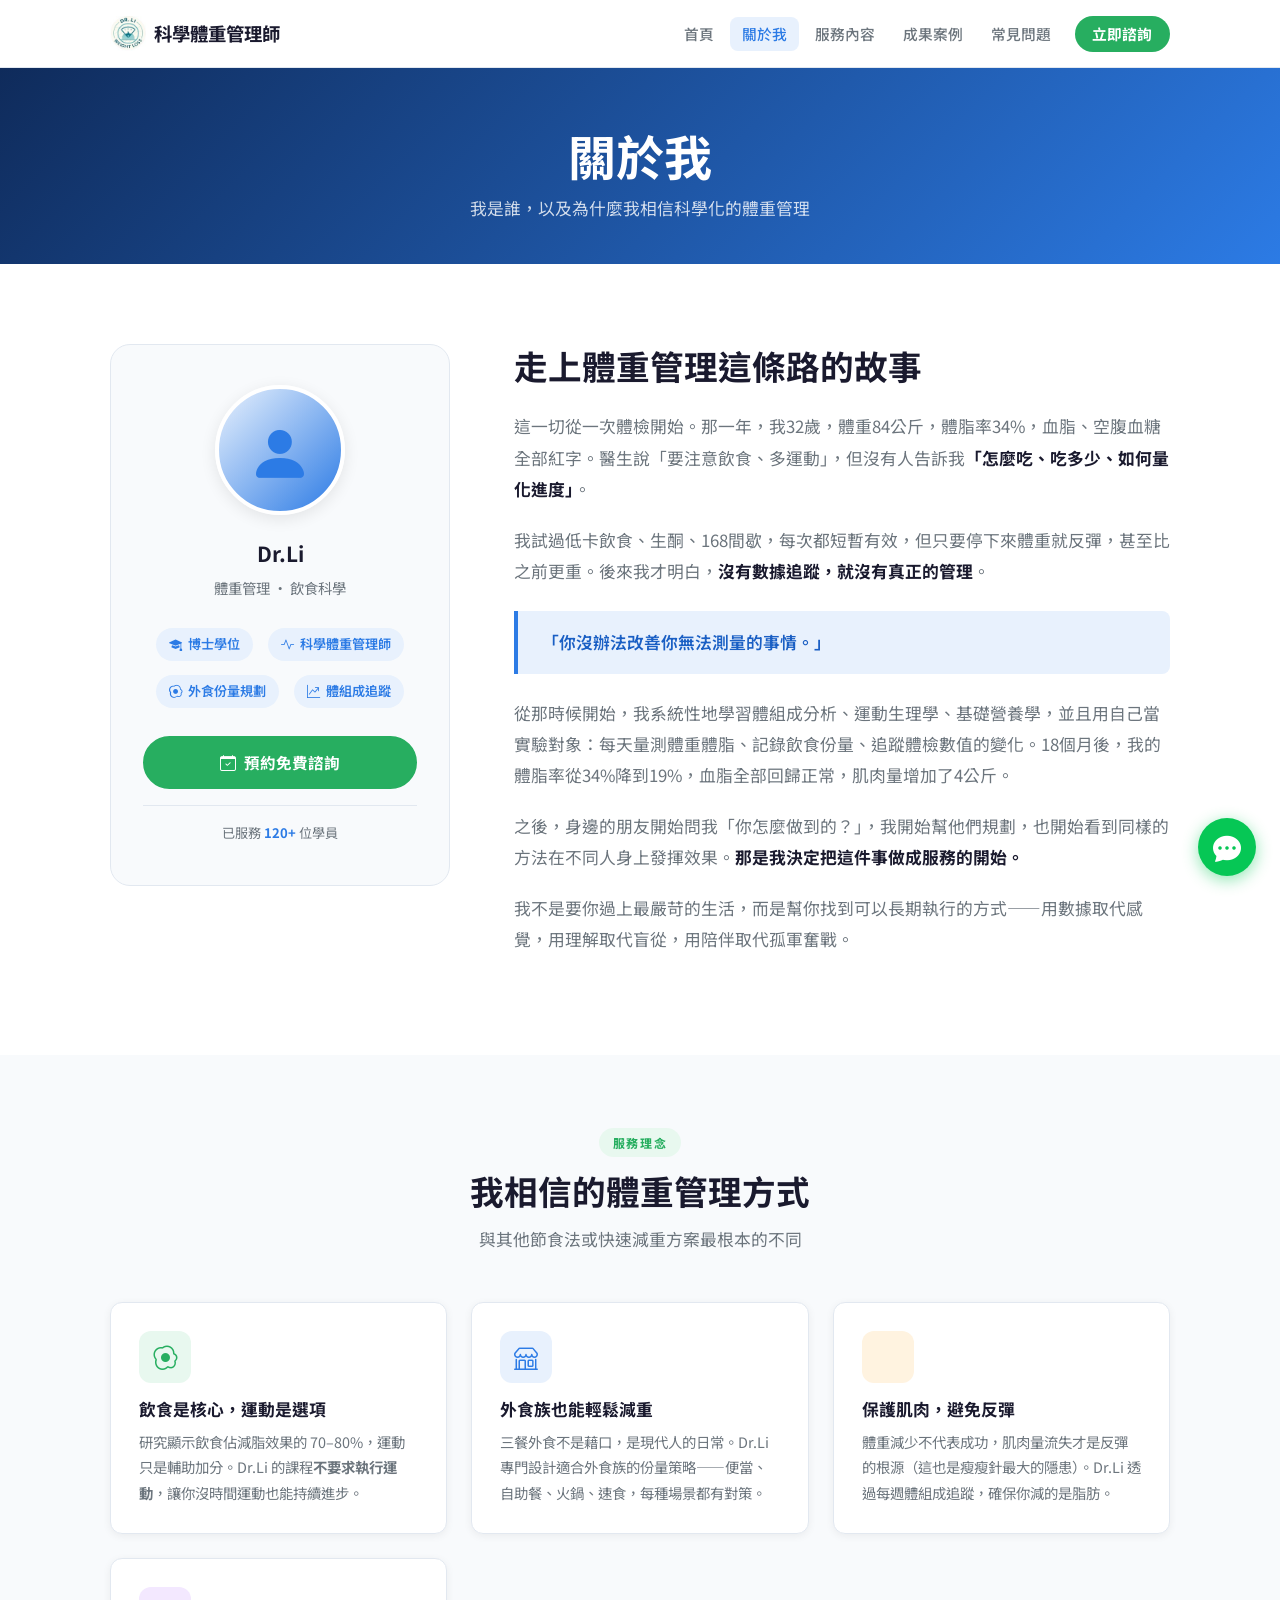
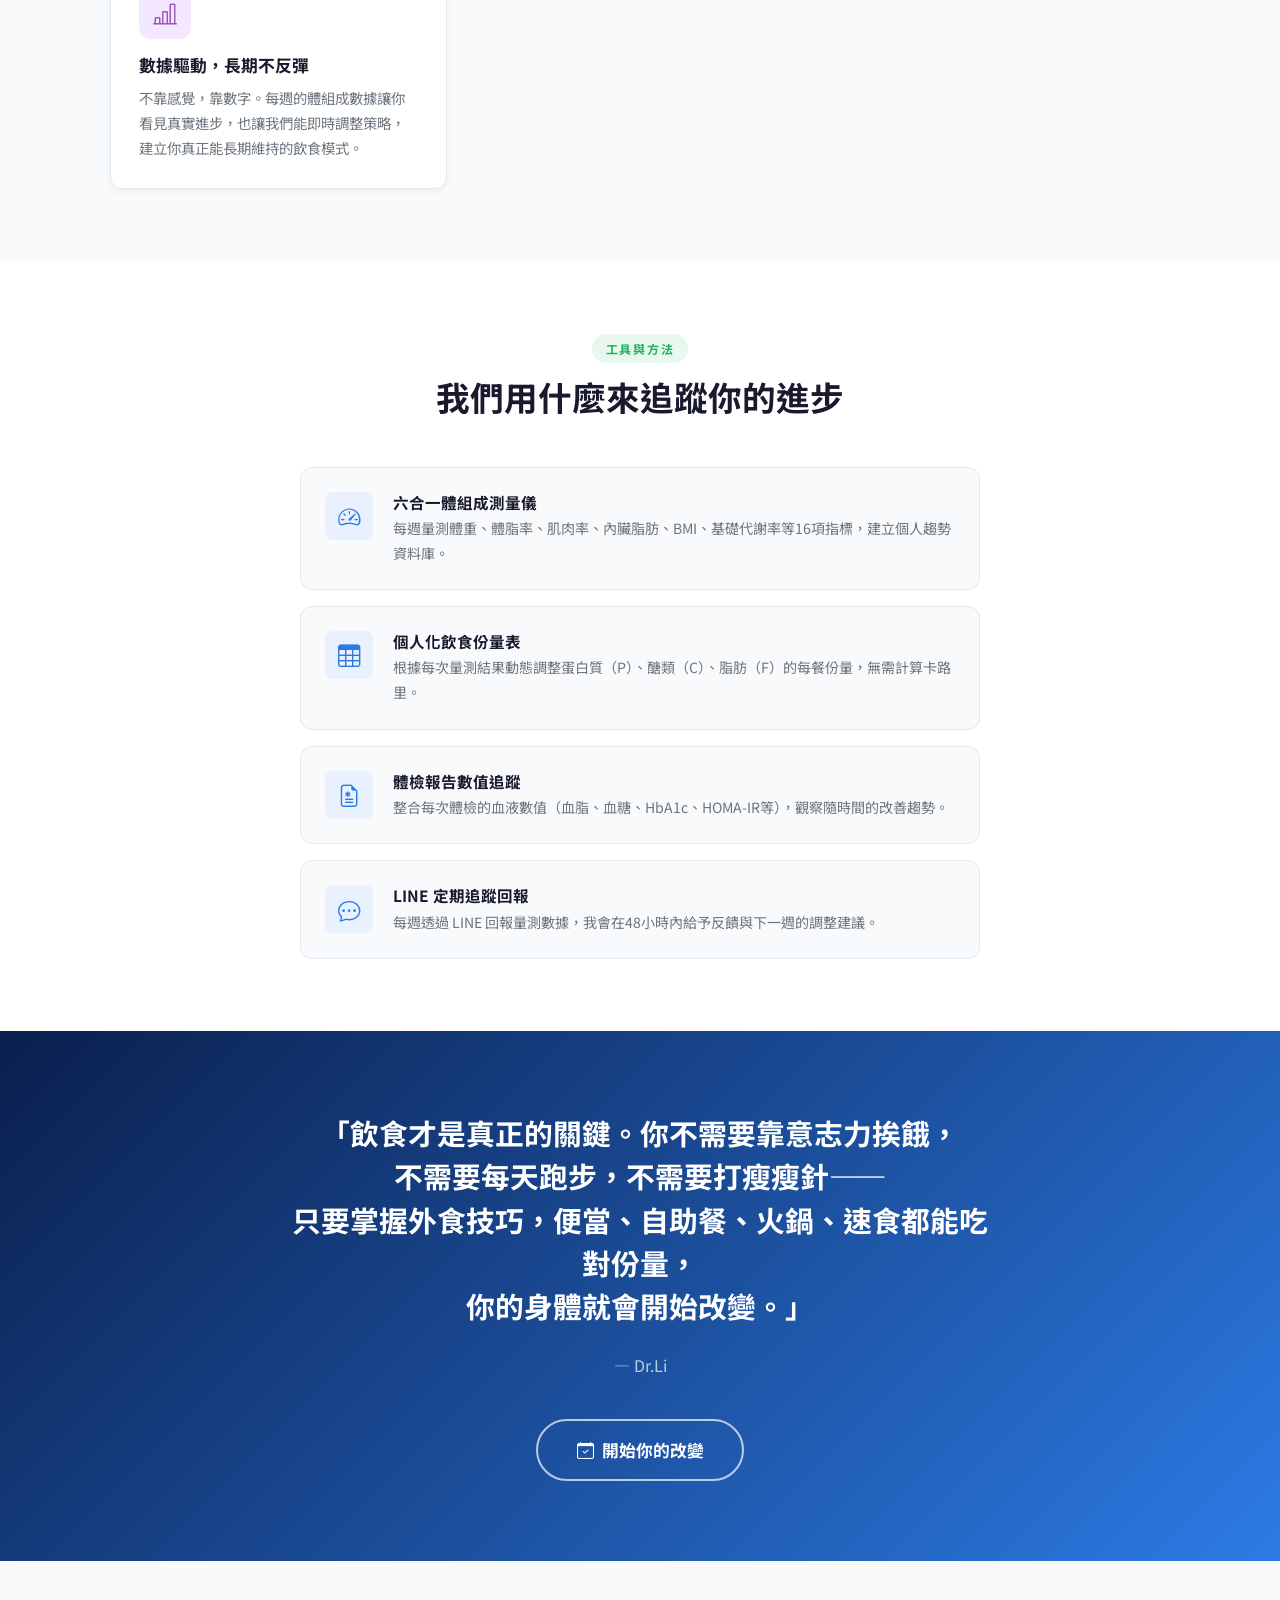
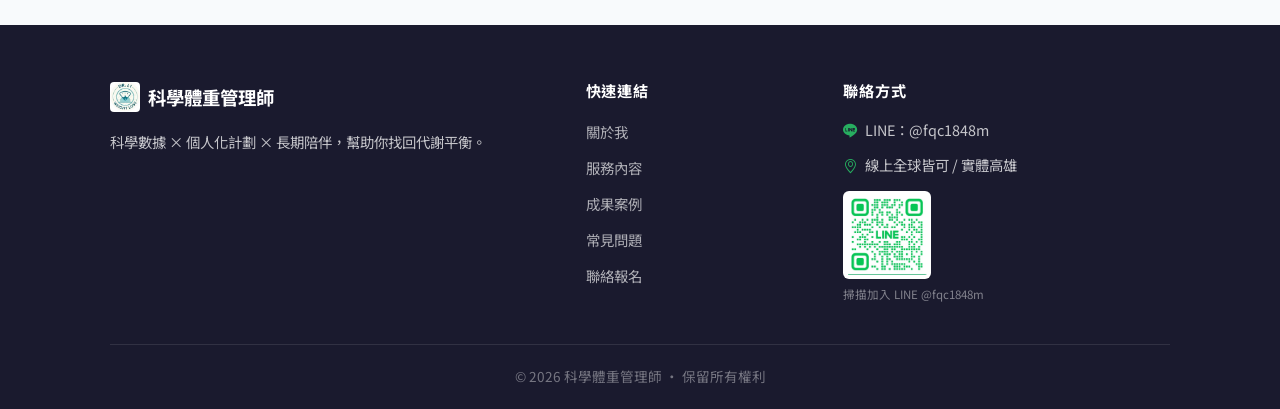
==== about.html @ 2dba0056 "初次發佈：科學體重管理師網站" ====
<!DOCTYPE html>
<html lang="zh-TW">
<head>
  <meta charset="UTF-8">
  <meta name="viewport" content="width=device-width, initial-scale=1.0">
  <meta name="description" content="了解Dr.Li的專業背景、服務理念與方法，建立你對科學化體重管理的信心。">
  <title>關於我 | 科學體重管理師</title>
  <link rel="preconnect" href="https://fonts.googleapis.com">
  <link href="https://fonts.googleapis.com/css2?family=Noto+Sans+TC:wght@400;500;700&family=Inter:wght@400;600;700&display=swap" rel="stylesheet">
  <link rel="stylesheet" href="https://cdn.jsdelivr.net/npm/bootstrap-icons@1.11.0/font/bootstrap-icons.css">
  <link rel="stylesheet" href="css/main.css">
  <link rel="stylesheet" href="css/components.css">
  <style>
    /* ─── 個人介紹區 ─── */
    .intro-section {
      background: #fff;
      padding: 5rem 0;
    }
    .intro-grid {
      display: grid;
      grid-template-columns: 340px 1fr;
      gap: 4rem;
      align-items: start;
    }
    .profile-card {
      background: var(--bg);
      border: 1px solid var(--border);
      border-radius: var(--radius-lg);
      padding: 2.5rem 2rem;
      text-align: center;
      position: sticky;
      top: calc(var(--navbar-h) + 1.5rem);
    }
    .profile-avatar {
      width: 130px; height: 130px;
      background: linear-gradient(135deg, var(--primary-light), var(--primary));
      border-radius: 50%;
      display: flex;
      align-items: center;
      justify-content: center;
      font-size: 4rem;
      color: var(--primary);
      margin: 0 auto 1.25rem;
      border: 4px solid #fff;
      box-shadow: var(--shadow-md);
    }
    .profile-name { font-size: 1.3rem; font-weight: 700; margin-bottom: 0.25rem; }
    .profile-title { color: var(--text-secondary); font-size: 0.9rem; margin-bottom: 1.5rem; }
    .profile-tags { display: flex; flex-wrap: wrap; justify-content: center; gap: 0.4rem; margin-bottom: 1.5rem; }

    .about-story { font-size: 1.05rem; line-height: 1.85; color: var(--text-secondary); }
    .about-story p { margin-bottom: 1.25rem; }
    .about-story .emphasis {
      color: var(--text-primary);
      font-weight: 700;
      font-style: normal;
    }
    .about-story blockquote {
      border-left: 4px solid var(--primary);
      padding: 1rem 1.5rem;
      margin: 1.5rem 0;
      background: var(--primary-light);
      border-radius: 0 var(--radius-sm) var(--radius-sm) 0;
      color: var(--primary-dark);
      font-weight: 600;
      font-style: normal;
    }

    @media (max-width: 820px) {
      .intro-grid { grid-template-columns: 1fr; }
      .profile-card { position: static; }
    }

    /* ─── 理念與方法 ─── */
    .philosophy-section { background: var(--bg); }
    .philosophy-grid {
      display: grid;
      grid-template-columns: repeat(auto-fit, minmax(260px, 1fr));
      gap: 1.5rem;
    }
    .philosophy-card {
      background: var(--bg-card);
      border: 1px solid var(--border);
      border-radius: var(--radius);
      padding: 1.75rem;
      box-shadow: var(--shadow);
    }
    .philosophy-icon {
      width: 52px; height: 52px;
      border-radius: var(--radius);
      display: flex; align-items: center; justify-content: center;
      font-size: 1.5rem;
      margin-bottom: 1rem;
    }
    .philosophy-card h3 { font-size: 1.05rem; margin-bottom: 0.5rem; }
    .philosophy-card p  { font-size: 0.9rem; color: var(--text-secondary); }

    /* ─── 使用工具 ─── */
    .tools-section { background: #fff; }
    .tool-item {
      display: flex;
      gap: 1.25rem;
      align-items: flex-start;
      padding: 1.5rem;
      background: var(--bg);
      border-radius: var(--radius);
      border: 1px solid var(--border);
      margin-bottom: 1rem;
    }
    .tool-item:last-child { margin-bottom: 0; }
    .tool-icon {
      width: 48px; height: 48px;
      background: var(--primary-light);
      border-radius: var(--radius-sm);
      display: flex; align-items: center; justify-content: center;
      font-size: 1.4rem;
      color: var(--primary);
      flex-shrink: 0;
    }
    .tool-item h4 { font-size: 0.97rem; margin-bottom: 0.25rem; }
    .tool-item p  { font-size: 0.88rem; color: var(--text-secondary); margin: 0; }

    /* ─── 信念語 ─── */
    .belief-section {
      background: linear-gradient(135deg, #0a1f4d, var(--primary));
      color: #fff;
      padding: 5rem 0;
      text-align: center;
    }
    .belief-section blockquote {
      font-size: clamp(1.2rem, 3vw, 1.8rem);
      font-weight: 700;
      color: #fff;
      max-width: 700px;
      margin: 0 auto 1.5rem;
      line-height: 1.5;
    }
    .belief-section p { color: rgba(255,255,255,0.7); }
  </style>
</head>
<body>

<nav class="navbar" id="navbar">
  <div class="container">
    <a href="index.html" class="navbar-brand"><img src="logo.jpg" alt="科學體重管理師" class="navbar-logo"><span>科學體重管理師</span></a>
    <button class="hamburger" id="hamburger" aria-label="開啟選單"><span></span><span></span><span></span></button>
    <ul class="nav-links" id="navLinks">
      <li><a href="index.html">首頁</a></li>
      <li><a href="about.html">關於我</a></li>
      <li><a href="services.html">服務內容</a></li>
      <li><a href="results.html">成果案例</a></li>
      <li><a href="faq.html">常見問題</a></li>
      <li><a href="contact.html" class="nav-cta">立即諮詢</a></li>
    </ul>
  </div>
</nav>

<div class="page-banner">
  <div class="container">
    <h1>關於我</h1>
    <p>我是誰，以及為什麼我相信科學化的體重管理</p>
  </div>
</div>

<!-- ===== 個人介紹 ===== -->
<section class="intro-section">
  <div class="container">
    <div class="intro-grid">
      <!-- 個人資訊卡片 -->
      <div class="profile-card" data-reveal>
        <div class="profile-avatar"><i class="bi bi-person-fill"></i></div>
        <div class="profile-name">Dr.Li</div>
        <div class="profile-title">體重管理 · 飲食科學</div>
        <div class="profile-tags">
          <span class="badge-tag"><i class="bi bi-mortarboard-fill"></i> 博士學位</span>
          <span class="badge-tag"><i class="bi bi-activity"></i> 科學體重管理師</span>
          <span class="badge-tag"><i class="bi bi-egg-fried"></i> 外食份量規劃</span>
          <span class="badge-tag"><i class="bi bi-graph-up-arrow"></i> 體組成追蹤</span>
        </div>
        <a href="contact.html" class="btn btn-accent" style="width:100%">
          <i class="bi bi-calendar-check"></i> 預約免費諮詢
        </a>
        <div style="margin-top:1rem;padding-top:1rem;border-top:1px solid var(--border);">
          <p style="font-size:0.82rem;color:var(--text-secondary);margin:0;">已服務 <strong style="color:var(--primary)">120+</strong> 位學員</p>
        </div>
      </div>

      <!-- 故事內容 -->
      <div class="about-story" data-reveal>
        <h2 style="margin-bottom:1.5rem;">走上體重管理這條路的故事</h2>

        <p>這一切從一次體檢開始。那一年，我32歲，體重84公斤，體脂率34%，血脂、空腹血糖全部紅字。醫生說「要注意飲食、多運動」，但沒有人告訴我<span class="emphasis">「怎麼吃、吃多少、如何量化進度」</span>。</p>

        <p>我試過低卡飲食、生酮、168間歇，每次都短暫有效，但只要停下來體重就反彈，甚至比之前更重。後來我才明白，<span class="emphasis">沒有數據追蹤，就沒有真正的管理</span>。</p>

        <blockquote>「你沒辦法改善你無法測量的事情。」</blockquote>

        <p>從那時候開始，我系統性地學習體組成分析、運動生理學、基礎營養學，並且用自己當實驗對象：每天量測體重體脂、記錄飲食份量、追蹤體檢數值的變化。18個月後，我的體脂率從34%降到19%，血脂全部回歸正常，肌肉量增加了4公斤。</p>

        <p>之後，身邊的朋友開始問我「你怎麼做到的？」，我開始幫他們規劃，也開始看到同樣的方法在不同人身上發揮效果。<span class="emphasis">那是我決定把這件事做成服務的開始。</span></p>

        <p>我不是要你過上最嚴苛的生活，而是幫你找到可以長期執行的方式——用數據取代感覺，用理解取代盲從，用陪伴取代孤軍奮戰。</p>
      </div>
    </div>
  </div>
</section>

<!-- ===== 服務理念 ===== -->
<section class="philosophy-section">
  <div class="container">
    <div class="section-header" data-reveal>
      <span class="label">服務理念</span>
      <h2>我相信的體重管理方式</h2>
      <p>與其他節食法或快速減重方案最根本的不同</p>
    </div>
    <div class="philosophy-grid">
      <div class="philosophy-card" data-reveal>
        <div class="philosophy-icon" style="background:var(--accent-light);color:var(--accent)">
          <i class="bi bi-egg-fried"></i>
        </div>
        <h3>飲食是核心，運動是選項</h3>
        <p>研究顯示飲食佔減脂效果的 70–80%，運動只是輔助加分。Dr.Li 的課程<strong>不要求執行運動</strong>，讓你沒時間運動也能持續進步。</p>
      </div>
      <div class="philosophy-card" data-reveal>
        <div class="philosophy-icon" style="background:var(--primary-light);color:var(--primary)">
          <i class="bi bi-shop"></i>
        </div>
        <h3>外食族也能輕鬆減重</h3>
        <p>三餐外食不是藉口，是現代人的日常。Dr.Li 專門設計適合外食族的份量策略——便當、自助餐、火鍋、速食，每種場景都有對策。</p>
      </div>
      <div class="philosophy-card" data-reveal>
        <div class="philosophy-icon" style="background:#fff3e0;color:#e67e22">
          <i class="bi bi-shield-heart"></i>
        </div>
        <h3>保護肌肉，避免反彈</h3>
        <p>體重減少不代表成功，肌肉量流失才是反彈的根源（這也是瘦瘦針最大的隱患）。Dr.Li 透過每週體組成追蹤，確保你減的是脂肪。</p>
      </div>
      <div class="philosophy-card" data-reveal>
        <div class="philosophy-icon" style="background:#f3e8ff;color:#9b59b6">
          <i class="bi bi-bar-chart-line"></i>
        </div>
        <h3>數據驅動，長期不反彈</h3>
        <p>不靠感覺，靠數字。每週的體組成數據讓你看見真實進步，也讓我們能即時調整策略，建立你真正能長期維持的飲食模式。</p>
      </div>
    </div>
  </div>
</section>

<!-- ===== 使用工具與方法 ===== -->
<section class="tools-section">
  <div class="container">
    <div class="section-header" data-reveal>
      <span class="label">工具與方法</span>
      <h2>我們用什麼來追蹤你的進步</h2>
    </div>
    <div style="max-width:680px;margin:0 auto;">
      <div class="tool-item" data-reveal>
        <div class="tool-icon"><i class="bi bi-speedometer2"></i></div>
        <div>
          <h4>六合一體組成測量儀</h4>
          <p>每週量測體重、體脂率、肌肉率、內臟脂肪、BMI、基礎代謝率等16項指標，建立個人趨勢資料庫。</p>
        </div>
      </div>
      <div class="tool-item" data-reveal>
        <div class="tool-icon"><i class="bi bi-table"></i></div>
        <div>
          <h4>個人化飲食份量表</h4>
          <p>根據每次量測結果動態調整蛋白質（P）、醣類（C）、脂肪（F）的每餐份量，無需計算卡路里。</p>
        </div>
      </div>
      <div class="tool-item" data-reveal>
        <div class="tool-icon"><i class="bi bi-file-earmark-medical"></i></div>
        <div>
          <h4>體檢報告數值追蹤</h4>
          <p>整合每次體檢的血液數值（血脂、血糖、HbA1c、HOMA-IR等），觀察隨時間的改善趨勢。</p>
        </div>
      </div>
      <div class="tool-item" data-reveal>
        <div class="tool-icon"><i class="bi bi-chat-dots"></i></div>
        <div>
          <h4>LINE 定期追蹤回報</h4>
          <p>每週透過 LINE 回報量測數據，我會在48小時內給予反饋與下一週的調整建議。</p>
        </div>
      </div>
    </div>
  </div>
</section>

<!-- ===== 信念語 ===== -->
<section class="belief-section">
  <div class="container" data-reveal>
    <blockquote>「飲食才是真正的關鍵。你不需要靠意志力挨餓，<br>不需要每天跑步，不需要打瘦瘦針——<br>只要掌握外食技巧，便當、自助餐、火鍋、速食都能吃對份量，<br>你的身體就會開始改變。」</blockquote>
    <p>— Dr.Li</p>
    <a href="contact.html" class="btn btn-outline-white btn-lg" style="margin-top:1.5rem">
      <i class="bi bi-calendar-check"></i> 開始你的改變
    </a>
  </div>
</section>

<footer class="footer">
  <div class="container">
    <div class="footer-grid">
      <div class="footer-brand">
        <a href="index.html" class="footer-logo"><img src="logo.jpg" alt="科學體重管理師" class="footer-logo-img"> 科學體重管理師</a>
        <p>科學數據 × 個人化計劃 × 長期陪伴，幫助你找回代謝平衡。</p>
      </div>
      <div class="footer-links">
        <h4>快速連結</h4>
        <ul>
          <li><a href="about.html">關於我</a></li>
          <li><a href="services.html">服務內容</a></li>
          <li><a href="results.html">成果案例</a></li>
          <li><a href="faq.html">常見問題</a></li>
          <li><a href="contact.html">聯絡報名</a></li>
        </ul>
      </div>
      <div class="footer-contact">
        <h4>聯絡方式</h4>
        <p><i class="bi bi-line"></i> LINE：@fqc1848m</p>

        <p><i class="bi bi-geo-alt"></i> 線上全球皆可 / 實體高雄</p>
        <div style="margin-top:0.85rem;">
          <img src="qrcode.jpg" alt="掃描加入 LINE @fqc1848m" style="width:88px;height:88px;object-fit:contain;background:#fff;border-radius:6px;padding:4px;display:block;">
          <div style="font-size:0.72rem;color:rgba(255,255,255,0.45);margin-top:0.35rem;">掃描加入 LINE @fqc1848m</div>
        </div>
      </div>
    </div>
    <div class="footer-bottom">© 2026 科學體重管理師 · 保留所有權利</div>
  </div>
</footer>

<a href="contact.html" class="line-fab" title="立即諮詢"><i class="bi bi-chat-dots-fill"></i></a>
<script src="js/main.js"></script>
</body>
</html>
---- css/main.css ----
/* =====================
   CSS 變數 & 基礎重置
   ===================== */
:root {
  --primary:       #2C7BE5;
  --primary-dark:  #1a5fc4;
  --primary-light: #e8f1fd;
  --accent:        #27AE60;
  --accent-dark:   #1e8449;
  --accent-light:  #e8f8ef;
  --danger:        #E74C3C;
  --danger-light:  #fdecea;
  --bg:            #F8FAFC;
  --bg-card:       #ffffff;
  --text-primary:  #1A1A2E;
  --text-secondary:#6C757D;
  --border:        #E2E8F0;
  --shadow:        0 2px 8px rgba(0,0,0,0.06);
  --shadow-md:     0 4px 16px rgba(0,0,0,0.09);
  --shadow-lg:     0 8px 32px rgba(0,0,0,0.13);
  --radius:        12px;
  --radius-sm:     8px;
  --radius-lg:     20px;
  --transition:    all 0.3s ease;
  --navbar-h:      68px;
}

*, *::before, *::after {
  box-sizing: border-box;
  margin: 0;
  padding: 0;
}

html { scroll-behavior: smooth; font-size: 16px; }

body {
  font-family: 'Noto Sans TC', sans-serif;
  color: var(--text-primary);
  background-color: var(--bg);
  line-height: 1.75;
  padding-top: var(--navbar-h);
}

/* =====================
   排版
   ===================== */
h1, h2, h3, h4, h5, h6 {
  font-weight: 700;
  line-height: 1.3;
  color: var(--text-primary);
}
h1 { font-size: clamp(1.9rem, 5vw, 3rem); }
h2 { font-size: clamp(1.4rem, 4vw, 2.1rem); }
h3 { font-size: clamp(1.05rem, 3vw, 1.4rem); }

p { margin-bottom: 1rem; }
p:last-child { margin-bottom: 0; }

a { color: var(--primary); text-decoration: none; transition: var(--transition); }
a:hover { color: var(--primary-dark); }

img { max-width: 100%; height: auto; display: block; }

ul, ol { list-style: none; }

/* =====================
   容器 & 版面
   ===================== */
.container {
  width: 100%;
  max-width: 1100px;
  margin: 0 auto;
  padding: 0 1.25rem;
}

section { padding: 4.5rem 0; }

.section-header {
  text-align: center;
  margin-bottom: 3rem;
}
.section-header .label {
  display: inline-block;
  font-size: 0.75rem;
  font-weight: 700;
  letter-spacing: 0.14em;
  text-transform: uppercase;
  color: var(--accent);
  background: var(--accent-light);
  padding: 0.25rem 0.85rem;
  border-radius: 99px;
  margin-bottom: 0.75rem;
}
.section-header h2 { margin-bottom: 0.75rem; }
.section-header p {
  color: var(--text-secondary);
  font-size: 1.05rem;
  max-width: 580px;
  margin: 0 auto;
}

/* 網格 */
.grid-2 { display: grid; grid-template-columns: repeat(auto-fit, minmax(300px, 1fr)); gap: 1.5rem; }
.grid-3 { display: grid; grid-template-columns: repeat(auto-fit, minmax(250px, 1fr)); gap: 1.5rem; }
.grid-4 { display: grid; grid-template-columns: repeat(auto-fit, minmax(210px, 1fr)); gap: 1.5rem; }

/* 工具類 */
.text-center  { text-align: center; }
.text-muted   { color: var(--text-secondary); }
.highlight    { color: var(--accent); }
.highlight-blue{ color: var(--primary); }

.mt-1 { margin-top: 0.5rem; }
.mt-2 { margin-top: 1rem; }
.mt-3 { margin-top: 1.5rem; }
.mt-4 { margin-top: 2rem; }
.mb-1 { margin-bottom: 0.5rem; }
.mb-2 { margin-bottom: 1rem; }
.mb-3 { margin-bottom: 1.5rem; }
.mb-4 { margin-bottom: 2rem; }

/* =====================
   數字字型（Inter）
   ===================== */
.num {
  font-family: 'Inter', sans-serif;
  font-weight: 700;
}

/* =====================
   頁面頂部橫幅
   ===================== */
.page-banner {
  background: linear-gradient(135deg, #0f2b5b 0%, var(--primary) 100%);
  color: #fff;
  padding: 3.5rem 0 2.5rem;
  text-align: center;
}
.page-banner h1 { color: #fff; margin-bottom: 0.5rem; }
.page-banner p  { color: rgba(255,255,255,0.8); font-size: 1.05rem; margin: 0; }

/* =====================
   Scroll Reveal
   ===================== */
[data-reveal] {
  opacity: 0;
  transform: translateY(24px);
  transition: opacity 0.6s ease, transform 0.6s ease;
}
[data-reveal].visible {
  opacity: 1;
  transform: translateY(0);
}

/* =====================
   RWD 輔助
   ===================== */
@media (max-width: 768px) {
  section { padding: 3rem 0; }
  .section-header { margin-bottom: 2rem; }
}
---- css/components.css ----
/* =====================
   導航列 Navbar
   ===================== */
.navbar {
  position: fixed;
  top: 0; left: 0; right: 0;
  z-index: 1000;
  height: var(--navbar-h);
  background: rgba(255,255,255,0.97);
  backdrop-filter: blur(8px);
  border-bottom: 1px solid var(--border);
  transition: box-shadow 0.3s ease;
}
.navbar.scrolled { box-shadow: var(--shadow-md); }

.navbar .container {
  display: flex;
  align-items: center;
  justify-content: space-between;
  height: 100%;
}

.navbar-brand {
  display: flex;
  align-items: center;
  gap: 0.5rem;
  font-size: 1.15rem;
  font-weight: 700;
  color: var(--text-primary);
}
.navbar-brand:hover { color: var(--primary); }
.navbar-brand i {
  font-size: 1.5rem;
  color: var(--primary);
}
.navbar-logo {
  height: 36px;
  width: auto;
  object-fit: contain;
  border-radius: 6px;
}
.footer-logo-img {
  height: 30px;
  width: auto;
  object-fit: contain;
  border-radius: 4px;
}

.nav-links {
  display: flex;
  align-items: center;
  gap: 0.25rem;
}
.nav-links li a {
  color: var(--text-secondary);
  font-size: 0.92rem;
  font-weight: 500;
  padding: 0.4rem 0.75rem;
  border-radius: var(--radius-sm);
  transition: var(--transition);
}
.nav-links li a:hover,
.nav-links li a.active {
  color: var(--primary);
  background: var(--primary-light);
}
.nav-links .nav-cta {
  background: var(--accent) !important;
  color: #fff !important;
  padding: 0.45rem 1.1rem !important;
  border-radius: 99px !important;
  font-weight: 700 !important;
  margin-left: 0.5rem;
}
.nav-links .nav-cta:hover {
  background: var(--accent-dark) !important;
  color: #fff !important;
}

/* 漢堡選單 */
.hamburger {
  display: none;
  flex-direction: column;
  gap: 5px;
  background: none;
  border: none;
  cursor: pointer;
  padding: 0.4rem;
}
.hamburger span {
  display: block;
  width: 24px; height: 2.5px;
  background: var(--text-primary);
  border-radius: 2px;
  transition: var(--transition);
}
.hamburger.open span:nth-child(1) { transform: translateY(7.5px) rotate(45deg); }
.hamburger.open span:nth-child(2) { opacity: 0; }
.hamburger.open span:nth-child(3) { transform: translateY(-7.5px) rotate(-45deg); }

@media (max-width: 820px) {
  .hamburger { display: flex; }
  .nav-links {
    position: fixed;
    top: var(--navbar-h); left: 0; right: 0;
    background: #fff;
    flex-direction: column;
    align-items: stretch;
    padding: 1rem 1.25rem 1.5rem;
    gap: 0.25rem;
    border-bottom: 1px solid var(--border);
    box-shadow: var(--shadow-md);
    transform: translateY(-110%);
    transition: transform 0.3s ease;
  }
  .nav-links.open { transform: translateY(0); }
  .nav-links li a { padding: 0.65rem 1rem; border-radius: var(--radius-sm); font-size: 1rem; }
  .nav-links .nav-cta { margin-left: 0; text-align: center; }
}

/* =====================
   頁尾 Footer
   ===================== */
.footer {
  background: var(--text-primary);
  color: rgba(255,255,255,0.75);
  padding: 3.5rem 0 0;
  margin-top: 4rem;
}
.footer-grid {
  display: grid;
  grid-template-columns: 2fr 1fr 1.5fr;
  gap: 2.5rem;
  padding-bottom: 2.5rem;
}
.footer-logo {
  display: flex;
  align-items: center;
  gap: 0.5rem;
  font-size: 1.15rem;
  font-weight: 700;
  color: #fff;
  margin-bottom: 1rem;
}
.footer-logo i { color: var(--accent); }
.footer-brand p { font-size: 0.9rem; line-height: 1.7; }

.footer h4 {
  color: #fff;
  font-size: 0.95rem;
  font-weight: 700;
  margin-bottom: 1rem;
  text-transform: uppercase;
  letter-spacing: 0.06em;
}
.footer-links ul li { margin-bottom: 0.5rem; }
.footer-links ul li a {
  color: rgba(255,255,255,0.65);
  font-size: 0.9rem;
  transition: var(--transition);
}
.footer-links ul li a:hover { color: var(--accent); }

.footer-contact p {
  font-size: 0.9rem;
  display: flex;
  align-items: center;
  gap: 0.5rem;
  margin-bottom: 0.6rem;
}
.footer-contact i { color: var(--accent); }

.footer-bottom {
  border-top: 1px solid rgba(255,255,255,0.1);
  padding: 1.25rem 0;
  text-align: center;
  font-size: 0.85rem;
  color: rgba(255,255,255,0.4);
}

@media (max-width: 768px) {
  .footer-grid { grid-template-columns: 1fr; gap: 2rem; }
  .footer { margin-top: 2.5rem; }
}

/* =====================
   按鈕
   ===================== */
.btn {
  display: inline-flex;
  align-items: center;
  justify-content: center;
  gap: 0.5rem;
  padding: 0.7rem 1.8rem;
  border-radius: 99px;
  font-size: 0.97rem;
  font-weight: 700;
  border: 2px solid transparent;
  cursor: pointer;
  transition: var(--transition);
  font-family: inherit;
  text-decoration: none;
  white-space: nowrap;
}
.btn-primary {
  background: var(--primary);
  color: #fff;
  border-color: var(--primary);
}
.btn-primary:hover {
  background: var(--primary-dark);
  border-color: var(--primary-dark);
  color: #fff;
  transform: translateY(-2px);
  box-shadow: 0 6px 20px rgba(44,123,229,0.35);
}
.btn-accent {
  background: var(--accent);
  color: #fff;
  border-color: var(--accent);
}
.btn-accent:hover {
  background: var(--accent-dark);
  border-color: var(--accent-dark);
  color: #fff;
  transform: translateY(-2px);
  box-shadow: 0 6px 20px rgba(39,174,96,0.35);
}
.btn-outline {
  background: transparent;
  color: var(--primary);
  border-color: var(--primary);
}
.btn-outline:hover {
  background: var(--primary);
  color: #fff;
  transform: translateY(-2px);
}
.btn-outline-white {
  background: transparent;
  color: #fff;
  border-color: rgba(255,255,255,0.7);
}
.btn-outline-white:hover {
  background: rgba(255,255,255,0.15);
  color: #fff;
}
.btn-lg { padding: 0.9rem 2.4rem; font-size: 1.05rem; }
.btn-sm { padding: 0.45rem 1.1rem; font-size: 0.85rem; }

/* =====================
   卡片
   ===================== */
.card {
  background: var(--bg-card);
  border-radius: var(--radius);
  box-shadow: var(--shadow);
  border: 1px solid var(--border);
  transition: var(--transition);
  overflow: hidden;
}
.card:hover {
  box-shadow: var(--shadow-lg);
  transform: translateY(-4px);
}
.card-body { padding: 1.75rem; }

/* 服務卡片 */
.service-card .service-icon {
  width: 56px; height: 56px;
  background: var(--primary-light);
  border-radius: var(--radius);
  display: flex;
  align-items: center;
  justify-content: center;
  font-size: 1.6rem;
  color: var(--primary);
  margin-bottom: 1.25rem;
}
.service-card h3 { margin-bottom: 0.6rem; }
.service-card p  { color: var(--text-secondary); font-size: 0.93rem; }
.service-card .learn-more {
  display: inline-flex;
  align-items: center;
  gap: 0.35rem;
  color: var(--primary);
  font-size: 0.9rem;
  font-weight: 700;
  margin-top: 1rem;
}
.service-card .learn-more:hover { gap: 0.55rem; }

/* 統計數字卡片 */
.stat-card {
  text-align: center;
  padding: 2rem 1.5rem;
  background: var(--bg-card);
  border-radius: var(--radius);
  border: 1px solid var(--border);
}
.stat-card .stat-num {
  font-family: 'Inter', sans-serif;
  font-size: 2.6rem;
  font-weight: 700;
  color: var(--primary);
  line-height: 1;
  margin-bottom: 0.5rem;
}
.stat-card .stat-num .unit { font-size: 1.4rem; }
.stat-card .stat-label { font-size: 0.9rem; color: var(--text-secondary); }

/* 見證卡片 */
.testimonial-card {
  background: var(--bg-card);
  border-radius: var(--radius);
  padding: 1.75rem;
  border: 1px solid var(--border);
  box-shadow: var(--shadow);
  position: relative;
}
.testimonial-card::before {
  content: '\201C';
  font-size: 4rem;
  line-height: 1;
  color: var(--primary-light);
  position: absolute;
  top: 0.75rem; left: 1.25rem;
  font-family: Georgia, serif;
}
.testimonial-card p {
  font-size: 0.95rem;
  color: var(--text-secondary);
  padding-top: 1.5rem;
}
.testimonial-author {
  display: flex;
  align-items: center;
  gap: 0.75rem;
  margin-top: 1.25rem;
  padding-top: 1.25rem;
  border-top: 1px solid var(--border);
}
.author-avatar {
  width: 44px; height: 44px;
  border-radius: 50%;
  background: var(--primary-light);
  display: flex;
  align-items: center;
  justify-content: center;
  font-size: 1.1rem;
  color: var(--primary);
  font-weight: 700;
}
.author-info .name { font-weight: 700; font-size: 0.9rem; }
.author-info .meta { font-size: 0.8rem; color: var(--text-secondary); }

/* =====================
   成果對比表格
   ===================== */
.result-card {
  background: var(--bg-card);
  border-radius: var(--radius);
  border: 1px solid var(--border);
  overflow: hidden;
  box-shadow: var(--shadow);
  margin-bottom: 2rem;
}
.result-card-header {
  background: linear-gradient(135deg, var(--primary) 0%, #1a5fc4 100%);
  color: #fff;
  padding: 1.5rem 1.75rem;
  display: flex;
  align-items: center;
  justify-content: space-between;
  flex-wrap: wrap;
  gap: 1rem;
}
.result-card-header h3 { color: #fff; margin: 0; }
.result-badge {
  background: rgba(255,255,255,0.2);
  color: #fff;
  padding: 0.25rem 0.8rem;
  border-radius: 99px;
  font-size: 0.8rem;
}
.result-table { width: 100%; border-collapse: collapse; }
.result-table th {
  background: var(--bg);
  padding: 0.75rem 1rem;
  font-size: 0.8rem;
  font-weight: 700;
  color: var(--text-secondary);
  text-align: left;
  letter-spacing: 0.06em;
  text-transform: uppercase;
}
.result-table td {
  padding: 0.85rem 1rem;
  border-top: 1px solid var(--border);
  font-size: 0.93rem;
  font-family: 'Inter', sans-serif;
}
.result-table tr:hover td { background: var(--bg); }
.change-pos { color: var(--accent); font-weight: 700; }
.change-neg { color: var(--danger); font-weight: 700; }
.result-quote {
  background: var(--accent-light);
  border-left: 4px solid var(--accent);
  padding: 1.25rem 1.75rem;
  font-style: italic;
  color: var(--text-secondary);
  font-size: 0.93rem;
}

/* =====================
   FAQ 手風琴
   ===================== */
.faq-group { margin-bottom: 2.5rem; }
.faq-group-title {
  font-size: 0.8rem;
  font-weight: 700;
  letter-spacing: 0.12em;
  text-transform: uppercase;
  color: var(--primary);
  margin-bottom: 1rem;
  padding-bottom: 0.5rem;
  border-bottom: 2px solid var(--primary-light);
}

.faq-item {
  background: var(--bg-card);
  border: 1px solid var(--border);
  border-radius: var(--radius-sm);
  margin-bottom: 0.5rem;
  overflow: hidden;
}
.faq-question {
  width: 100%;
  background: none;
  border: none;
  cursor: pointer;
  padding: 1.1rem 1.25rem;
  text-align: left;
  font-family: inherit;
  font-size: 0.97rem;
  font-weight: 600;
  color: var(--text-primary);
  display: flex;
  align-items: center;
  justify-content: space-between;
  gap: 1rem;
  transition: var(--transition);
}
.faq-question:hover { color: var(--primary); }
.faq-question i {
  font-size: 1.1rem;
  color: var(--primary);
  transition: transform 0.3s ease;
  flex-shrink: 0;
}
.faq-item.open .faq-question i { transform: rotate(180deg); }
.faq-answer {
  max-height: 0;
  overflow: hidden;
  transition: max-height 0.35s ease;
}
.faq-answer-inner {
  padding: 0 1.25rem 1.1rem;
  color: var(--text-secondary);
  font-size: 0.93rem;
  line-height: 1.75;
}

/* =====================
   聯絡表單
   ===================== */
.contact-form {
  background: var(--bg-card);
  border-radius: var(--radius);
  padding: 2.5rem;
  border: 1px solid var(--border);
  box-shadow: var(--shadow-md);
}
.form-group { margin-bottom: 1.25rem; }
.form-group label {
  display: block;
  font-size: 0.9rem;
  font-weight: 600;
  color: var(--text-primary);
  margin-bottom: 0.4rem;
}
.form-group label .req { color: var(--danger); margin-left: 2px; }
.form-control {
  width: 100%;
  padding: 0.7rem 1rem;
  border: 1.5px solid var(--border);
  border-radius: var(--radius-sm);
  font-family: inherit;
  font-size: 0.95rem;
  color: var(--text-primary);
  background: var(--bg);
  transition: var(--transition);
  appearance: none;
}
.form-control:focus {
  outline: none;
  border-color: var(--primary);
  background: #fff;
  box-shadow: 0 0 0 3px rgba(44,123,229,0.12);
}
.form-control.error { border-color: var(--danger); }
select.form-control { cursor: pointer; }
textarea.form-control { resize: vertical; min-height: 110px; }
.error-msg {
  font-size: 0.8rem;
  color: var(--danger);
  margin-top: 0.3rem;
  display: none;
}
.error-msg.show { display: block; }
.form-success {
  display: none;
  background: var(--accent-light);
  border: 1px solid var(--accent);
  border-radius: var(--radius-sm);
  padding: 1.25rem;
  color: var(--accent-dark);
  text-align: center;
  font-weight: 600;
}
.form-success.show { display: block; }

/* =====================
   流程步驟
   ===================== */
.steps {
  display: grid;
  grid-template-columns: repeat(auto-fit, minmax(200px, 1fr));
  gap: 1.5rem;
  position: relative;
}
.step {
  text-align: center;
  position: relative;
}
.step-num {
  width: 52px; height: 52px;
  background: var(--primary);
  color: #fff;
  border-radius: 50%;
  display: flex;
  align-items: center;
  justify-content: center;
  font-family: 'Inter', sans-serif;
  font-size: 1.3rem;
  font-weight: 700;
  margin: 0 auto 1rem;
  position: relative;
  z-index: 1;
}
.step h4 { font-size: 0.97rem; margin-bottom: 0.4rem; }
.step p   { font-size: 0.88rem; color: var(--text-secondary); }

/* =====================
   問題共鳴清單
   ===================== */
.checklist {
  display: grid;
  grid-template-columns: repeat(auto-fit, minmax(240px, 1fr));
  gap: 0.75rem;
}
.checklist-item {
  display: flex;
  align-items: flex-start;
  gap: 0.75rem;
  background: var(--bg-card);
  padding: 1rem 1.25rem;
  border-radius: var(--radius-sm);
  border: 1px solid var(--border);
  font-size: 0.93rem;
}
.checklist-item i {
  color: var(--danger);
  font-size: 1.2rem;
  flex-shrink: 0;
  margin-top: 0.05rem;
}

/* =====================
   LINE 浮動按鈕
   ===================== */
.line-fab {
  position: fixed;
  bottom: 1.5rem;
  right: 1.5rem;
  width: 58px; height: 58px;
  background: #06C755;
  color: #fff;
  border-radius: 50%;
  display: flex;
  align-items: center;
  justify-content: center;
  font-size: 1.75rem;
  box-shadow: 0 4px 16px rgba(6,199,85,0.45);
  z-index: 999;
  transition: var(--transition);
}
.line-fab:hover {
  background: #05a847;
  color: #fff;
  transform: scale(1.08);
}

/* =====================
   方案卡片
   ===================== */
.plan-card {
  background: var(--bg-card);
  border-radius: var(--radius);
  border: 2px solid var(--border);
  padding: 2rem 1.75rem;
  text-align: center;
  transition: var(--transition);
  position: relative;
  overflow: hidden;
}
.plan-card:hover {
  border-color: var(--primary);
  box-shadow: var(--shadow-lg);
  transform: translateY(-4px);
}
.plan-card.featured {
  border-color: var(--primary);
  box-shadow: var(--shadow-md);
}
.plan-badge {
  position: absolute;
  top: 1rem; right: -2rem;
  background: var(--accent);
  color: #fff;
  font-size: 0.75rem;
  font-weight: 700;
  padding: 0.3rem 2.5rem;
  transform: rotate(35deg);
}
.plan-name {
  font-size: 0.85rem;
  font-weight: 700;
  color: var(--primary);
  text-transform: uppercase;
  letter-spacing: 0.1em;
  margin-bottom: 0.75rem;
}
.plan-price {
  font-family: 'Inter', sans-serif;
  font-size: 2.2rem;
  font-weight: 700;
  color: var(--text-primary);
  margin-bottom: 0.25rem;
}
.plan-period { font-size: 0.85rem; color: var(--text-secondary); margin-bottom: 1.5rem; }
.plan-features {
  text-align: left;
  margin-bottom: 1.5rem;
}
.plan-features li {
  display: flex;
  align-items: center;
  gap: 0.6rem;
  font-size: 0.9rem;
  padding: 0.4rem 0;
  border-bottom: 1px solid var(--border);
}
.plan-features li:last-child { border: none; }
.plan-features li i { color: var(--accent); flex-shrink: 0; }

/* =====================
   直接聯絡方式
   ===================== */
.contact-option {
  display: flex;
  align-items: center;
  gap: 1rem;
  background: var(--bg-card);
  border: 1px solid var(--border);
  border-radius: var(--radius);
  padding: 1.25rem 1.5rem;
  transition: var(--transition);
}
.contact-option:hover { border-color: var(--primary); box-shadow: var(--shadow); }
.contact-option .icon {
  width: 48px; height: 48px;
  border-radius: var(--radius-sm);
  display: flex; align-items: center; justify-content: center;
  font-size: 1.5rem;
  flex-shrink: 0;
}
.contact-option .icon.line-icon { background: #e8fdf0; color: #06C755; }
.contact-option .icon.email-icon { background: var(--primary-light); color: var(--primary); }
.contact-option .label { font-size: 0.8rem; color: var(--text-secondary); }
.contact-option .value { font-weight: 700; color: var(--text-primary); }

/* =====================
   能力標籤
   ===================== */
.badge-tag {
  display: inline-flex;
  align-items: center;
  gap: 0.35rem;
  background: var(--primary-light);
  color: var(--primary);
  padding: 0.3rem 0.85rem;
  border-radius: 99px;
  font-size: 0.82rem;
  font-weight: 600;
  margin: 0.25rem;
}

/* =====================
   進度條
   ===================== */
.progress-item { margin-bottom: 1rem; }
.progress-label {
  display: flex;
  justify-content: space-between;
  font-size: 0.88rem;
  margin-bottom: 0.35rem;
  font-weight: 600;
}
.progress-bar-wrap {
  height: 8px;
  background: var(--border);
  border-radius: 99px;
  overflow: hidden;
}
.progress-bar-fill {
  height: 100%;
  background: var(--primary);
  border-radius: 99px;
  transition: width 1.2s ease;
}
.progress-bar-fill.green { background: var(--accent); }
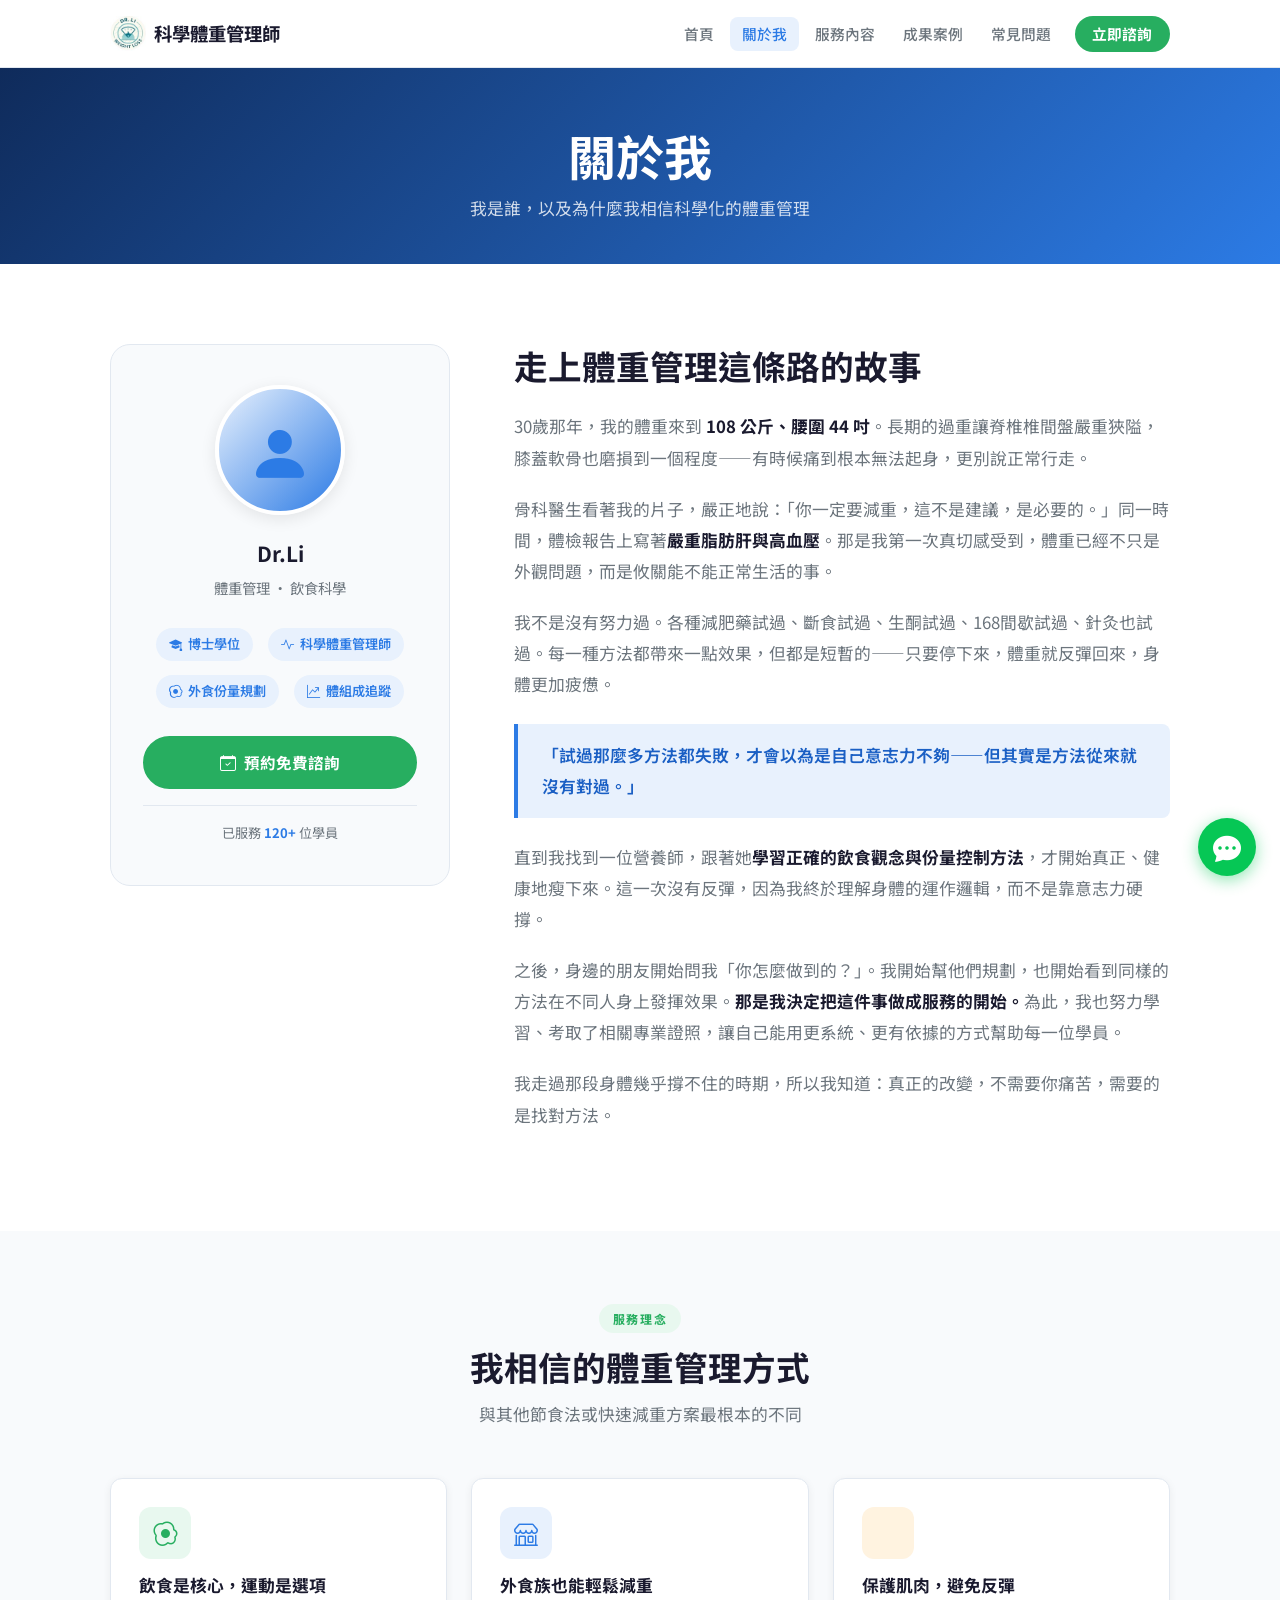
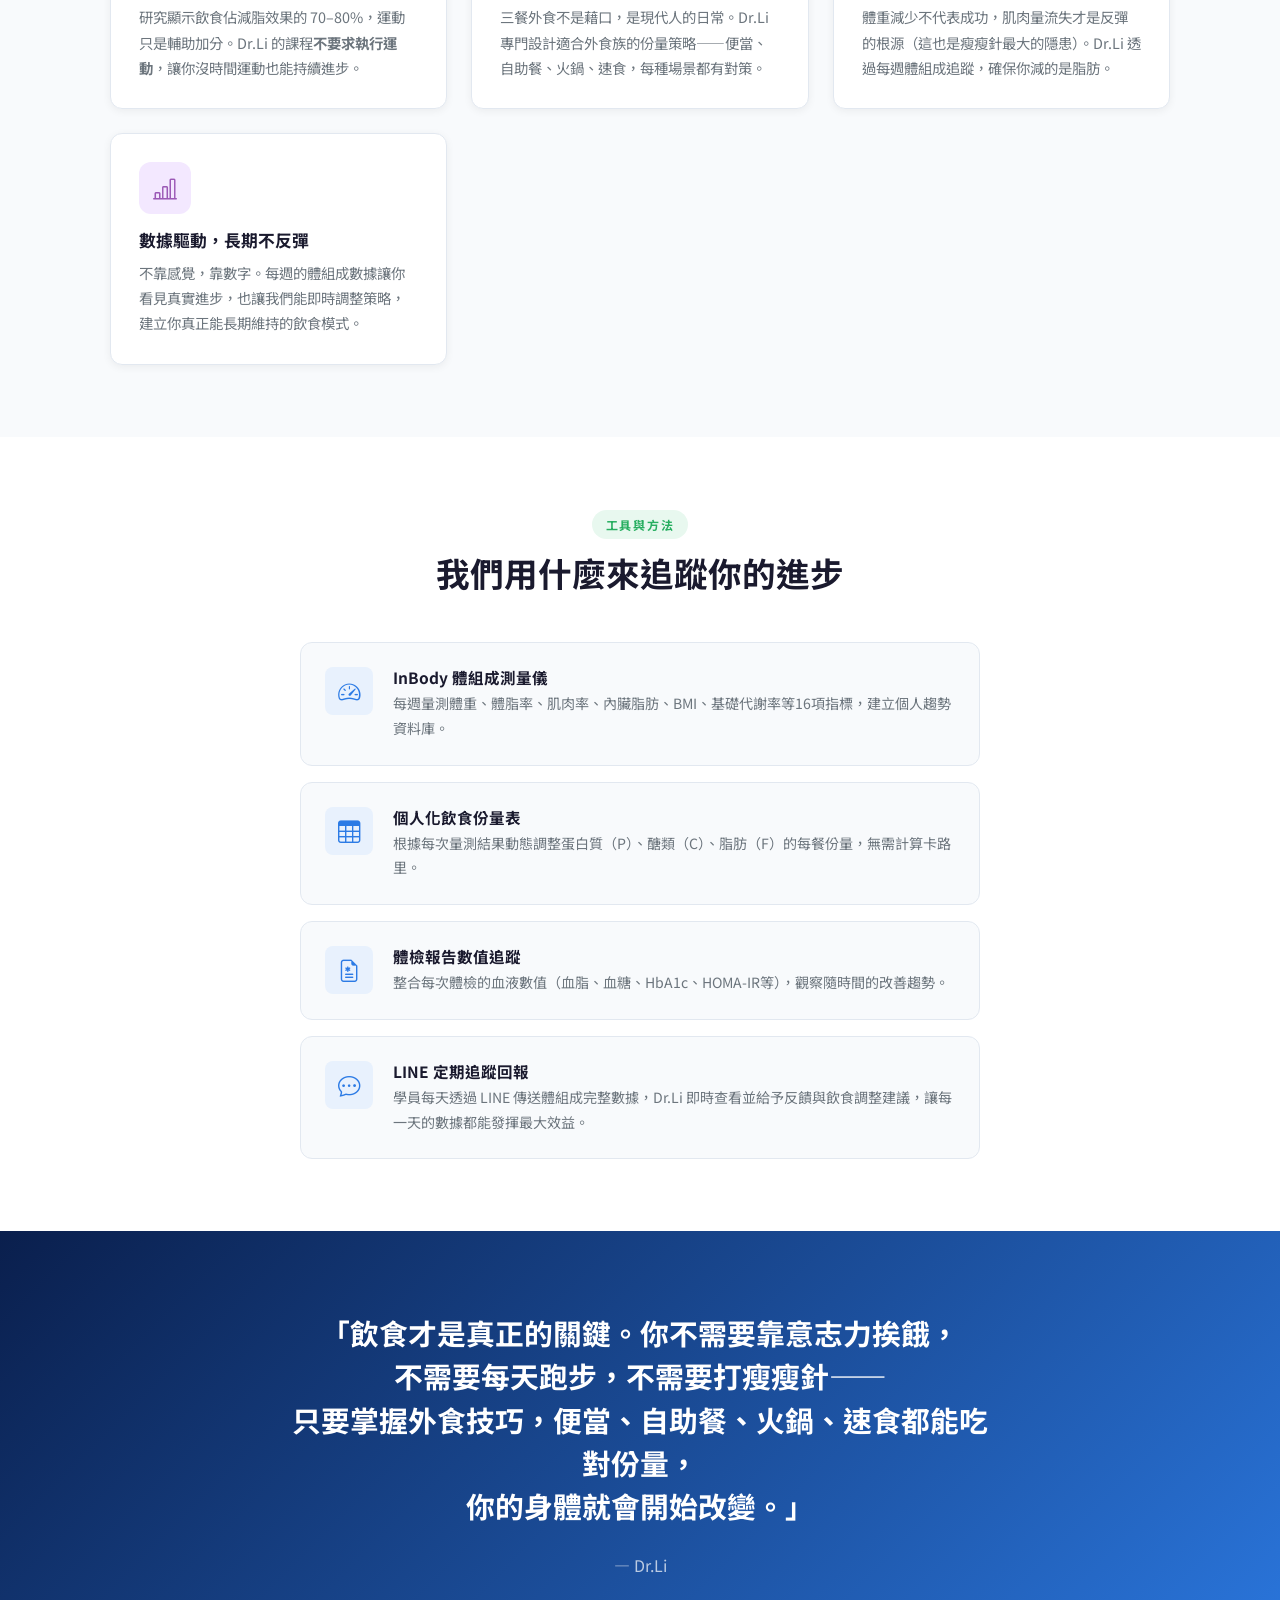
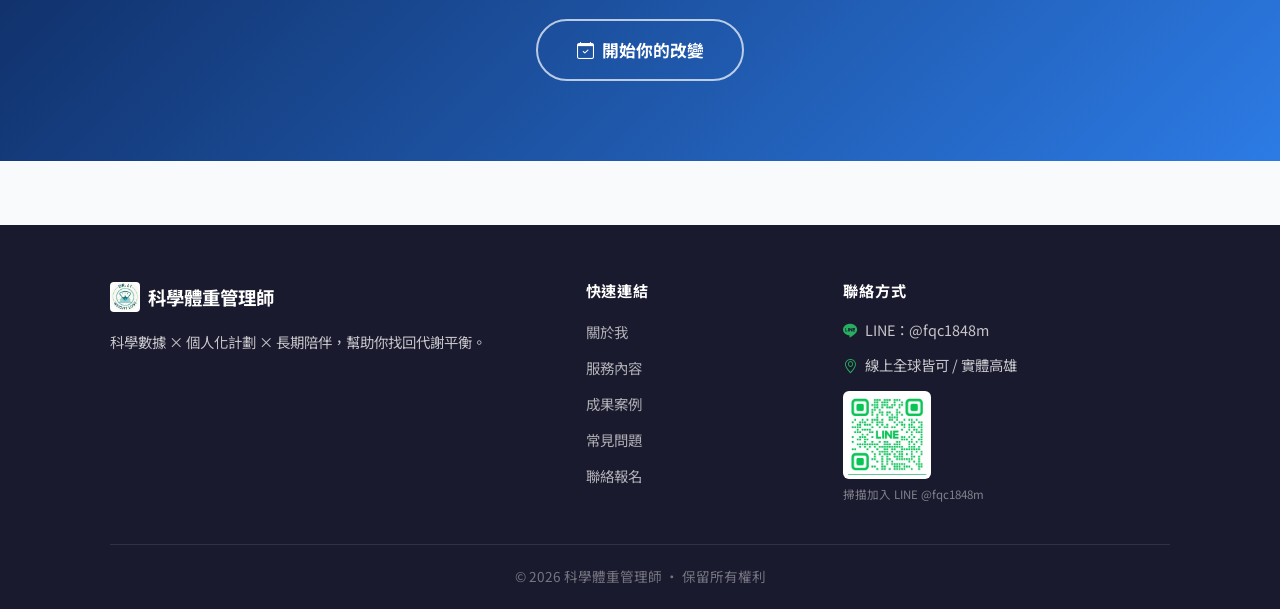
==== commit 3a7dd7c8: "更新 about.html 個人故事：30歲108kg親身經歷，脊椎膝蓋病痛促使改變 Co-Authored-By: Claude Sonnet 4.6 <noreply@anthropic.com>" ====
--- a/about.html
+++ b/about.html
@@ -189,17 +189,19 @@
       <div class="about-story" data-reveal>
         <h2 style="margin-bottom:1.5rem;">走上體重管理這條路的故事</h2>
 
-        <p>這一切從一次體檢開始。那一年，我32歲，體重84公斤，體脂率34%，血脂、空腹血糖全部紅字。醫生說「要注意飲食、多運動」，但沒有人告訴我<span class="emphasis">「怎麼吃、吃多少、如何量化進度」</span>。</p>
-
-        <p>我試過低卡飲食、生酮、168間歇，每次都短暫有效，但只要停下來體重就反彈，甚至比之前更重。後來我才明白，<span class="emphasis">沒有數據追蹤，就沒有真正的管理</span>。</p>
-
-        <blockquote>「你沒辦法改善你無法測量的事情。」</blockquote>
-
-        <p>從那時候開始，我系統性地學習體組成分析、運動生理學、基礎營養學，並且用自己當實驗對象：每天量測體重體脂、記錄飲食份量、追蹤體檢數值的變化。18個月後，我的體脂率從34%降到19%，血脂全部回歸正常，肌肉量增加了4公斤。</p>
-
-        <p>之後，身邊的朋友開始問我「你怎麼做到的？」，我開始幫他們規劃，也開始看到同樣的方法在不同人身上發揮效果。<span class="emphasis">那是我決定把這件事做成服務的開始。</span></p>
-
-        <p>我不是要你過上最嚴苛的生活，而是幫你找到可以長期執行的方式——用數據取代感覺，用理解取代盲從，用陪伴取代孤軍奮戰。</p>
+        <p>30歲那年，我的體重來到 <span class="emphasis">108 公斤、腰圍 44 吋</span>。長期的過重讓脊椎椎間盤嚴重狹隘，膝蓋軟骨也磨損到一個程度——有時候痛到根本無法起身，更別說正常行走。</p>
+
+        <p>骨科醫生看著我的片子，嚴正地說：「你一定要減重，這不是建議，是必要的。」同一時間，體檢報告上寫著<span class="emphasis">嚴重脂肪肝與高血壓</span>。那是我第一次真切感受到，體重已經不只是外觀問題，而是攸關能不能正常生活的事。</p>
+
+        <p>我不是沒有努力過。各種減肥藥試過、斷食試過、生酮試過、168間歇試過、針灸也試過。每一種方法都帶來一點效果，但都是短暫的——只要停下來，體重就反彈回來，身體更加疲憊。</p>
+
+        <blockquote>「試過那麼多方法都失敗，才會以為是自己意志力不夠——但其實是方法從來就沒有對過。」</blockquote>
+
+        <p>直到我找到一位營養師，跟著她<span class="emphasis">學習正確的飲食觀念與份量控制方法</span>，才開始真正、健康地瘦下來。這一次沒有反彈，因為我終於理解身體的運作邏輯，而不是靠意志力硬撐。</p>
+
+        <p>之後，身邊的朋友開始問我「你怎麼做到的？」。我開始幫他們規劃，也開始看到同樣的方法在不同人身上發揮效果。<span class="emphasis">那是我決定把這件事做成服務的開始。</span>為此，我也努力學習、考取了相關專業證照，讓自己能用更系統、更有依據的方式幫助每一位學員。</p>
+
+        <p>我走過那段身體幾乎撐不住的時期，所以我知道：真正的改變，不需要你痛苦，需要的是找對方法。</p>
       </div>
     </div>
   </div>
@@ -257,7 +259,7 @@
       <div class="tool-item" data-reveal>
         <div class="tool-icon"><i class="bi bi-speedometer2"></i></div>
         <div>
-          <h4>六合一體組成測量儀</h4>
+          <h4>InBody 體組成測量儀</h4>
           <p>每週量測體重、體脂率、肌肉率、內臟脂肪、BMI、基礎代謝率等16項指標，建立個人趨勢資料庫。</p>
         </div>
       </div>
@@ -279,7 +281,7 @@
         <div class="tool-icon"><i class="bi bi-chat-dots"></i></div>
         <div>
           <h4>LINE 定期追蹤回報</h4>
-          <p>每週透過 LINE 回報量測數據，我會在48小時內給予反饋與下一週的調整建議。</p>
+          <p>學員每天透過 LINE 傳送體組成完整數據，Dr.Li 即時查看並給予反饋與飲食調整建議，讓每一天的數據都能發揮最大效益。</p>
         </div>
       </div>
     </div>
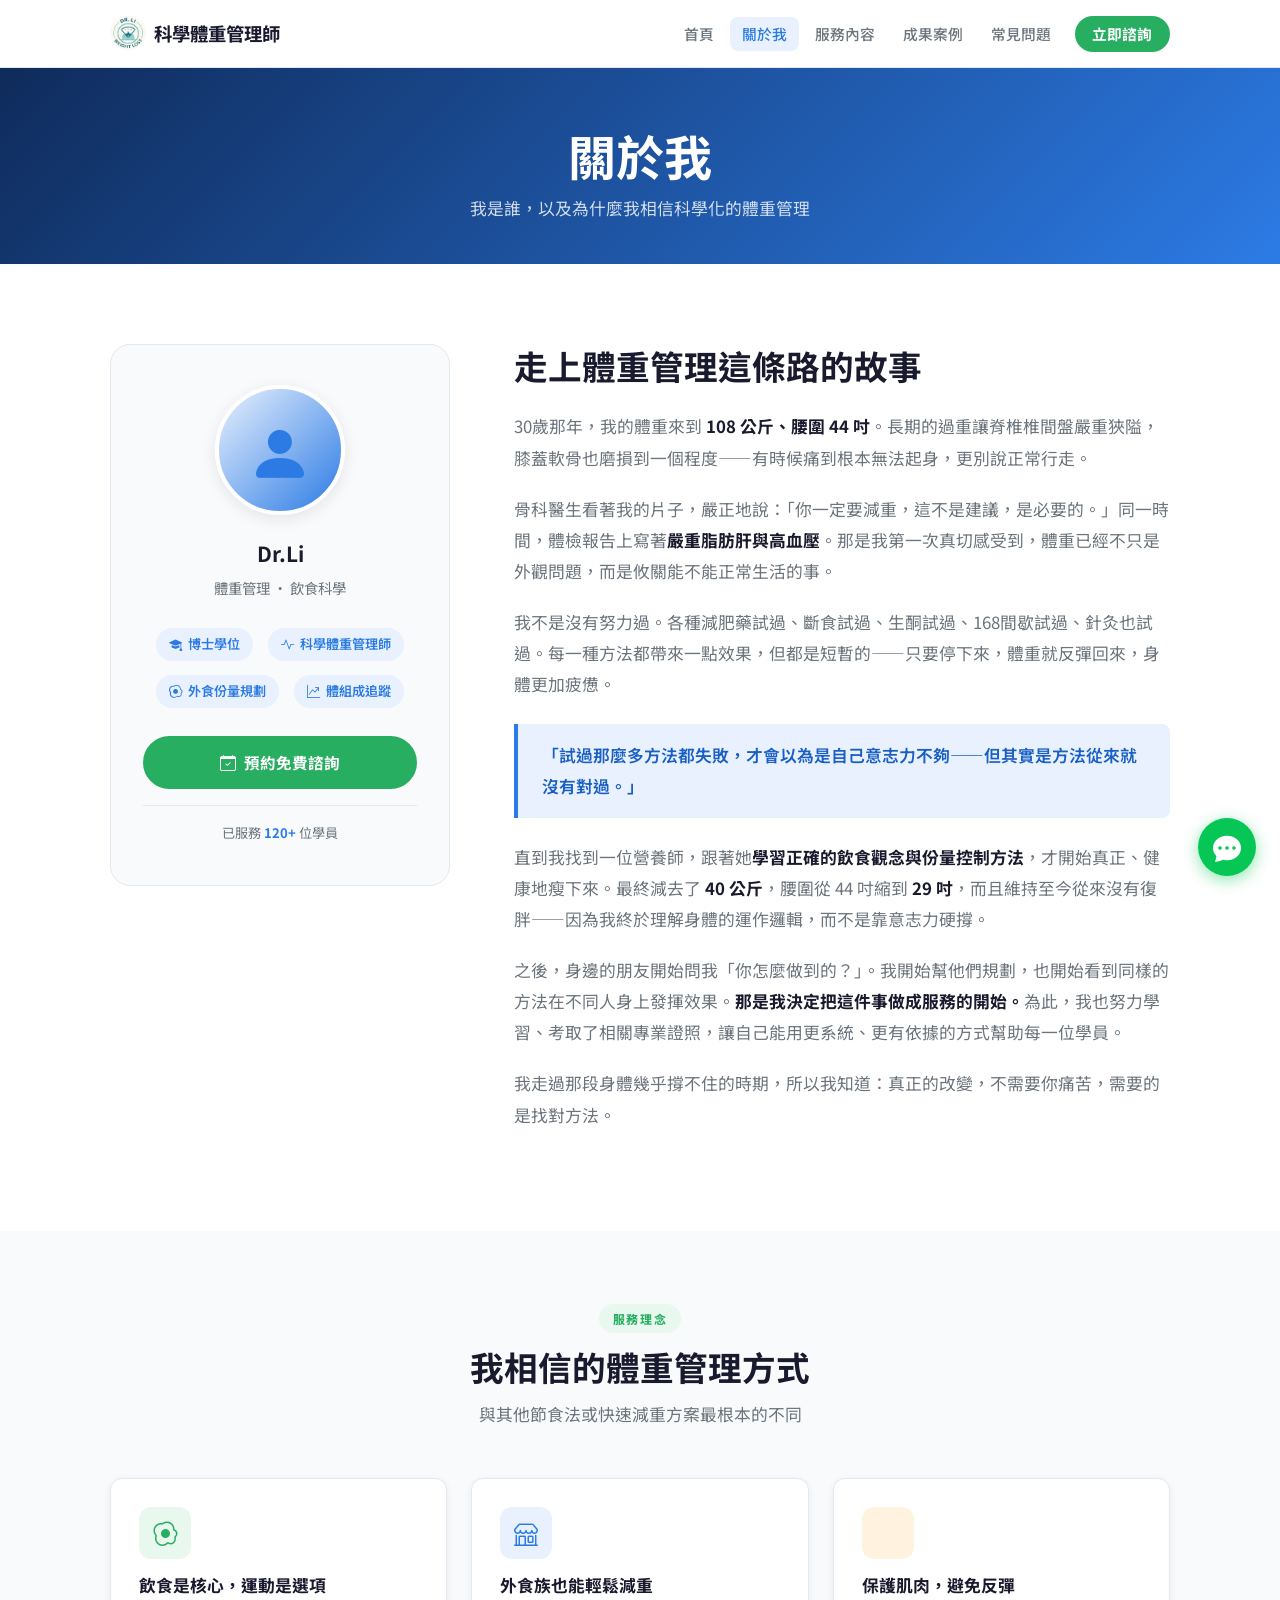
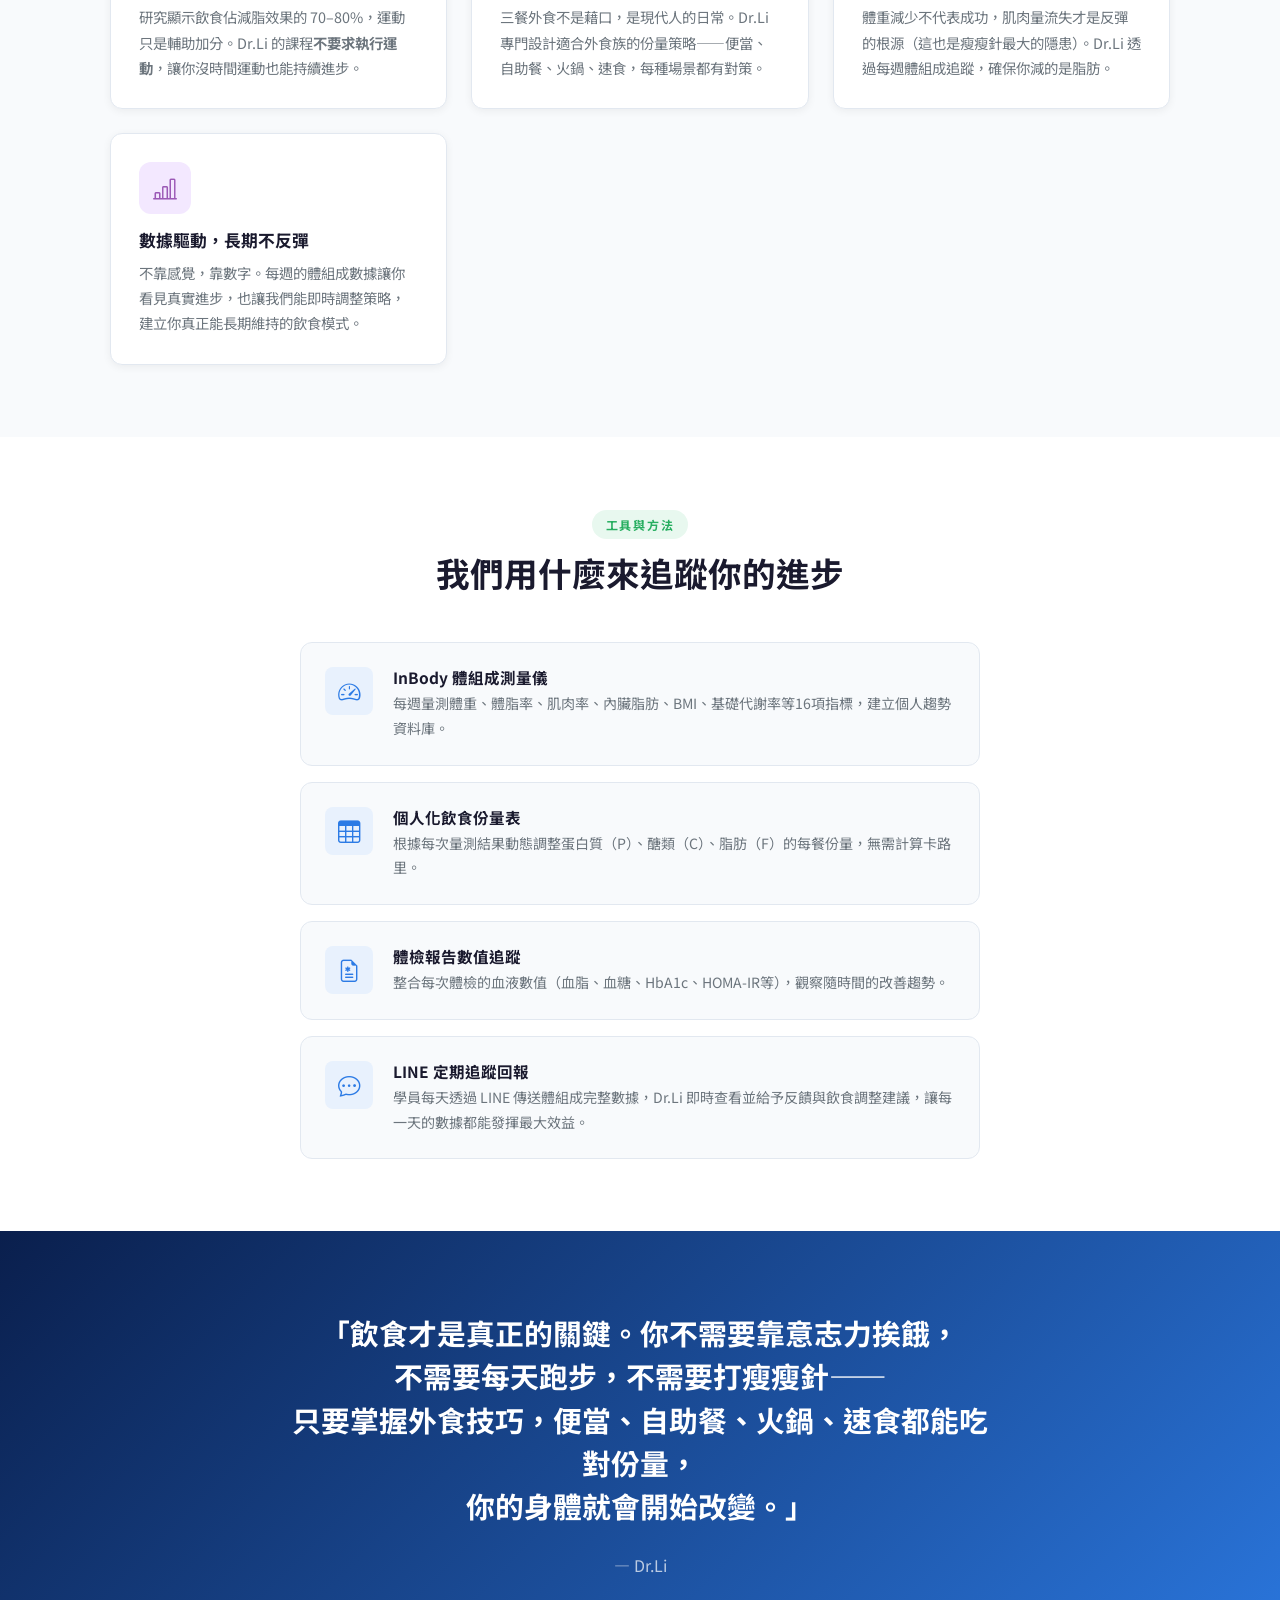
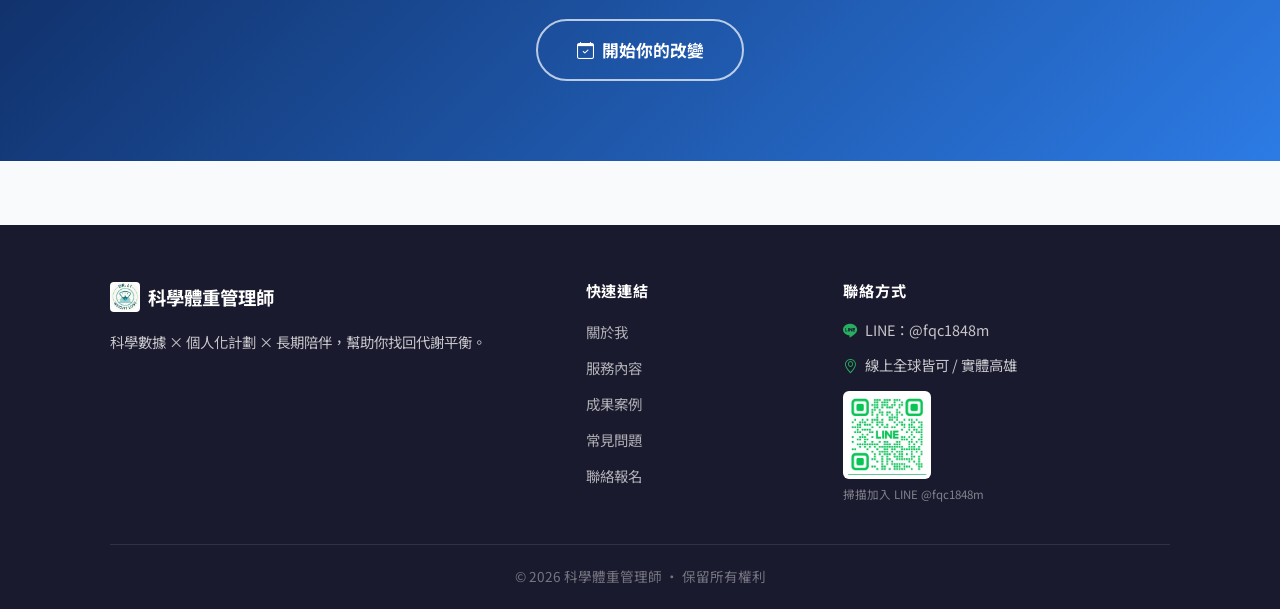
==== commit 6ba9cc42: "about.html 故事加入減重成果：減40公斤、腰圍29吋、持續未復胖 Co-Authored-By: Claude Sonnet 4.6 <noreply@anthropic.com>" ====
--- a/about.html
+++ b/about.html
@@ -197,7 +197,7 @@
 
         <blockquote>「試過那麼多方法都失敗，才會以為是自己意志力不夠——但其實是方法從來就沒有對過。」</blockquote>
 
-        <p>直到我找到一位營養師，跟著她<span class="emphasis">學習正確的飲食觀念與份量控制方法</span>，才開始真正、健康地瘦下來。這一次沒有反彈，因為我終於理解身體的運作邏輯，而不是靠意志力硬撐。</p>
+        <p>直到我找到一位營養師，跟著她<span class="emphasis">學習正確的飲食觀念與份量控制方法</span>，才開始真正、健康地瘦下來。最終減去了 <span class="emphasis">40 公斤</span>，腰圍從 44 吋縮到 <span class="emphasis">29 吋</span>，而且維持至今從來沒有復胖——因為我終於理解身體的運作邏輯，而不是靠意志力硬撐。</p>
 
         <p>之後，身邊的朋友開始問我「你怎麼做到的？」。我開始幫他們規劃，也開始看到同樣的方法在不同人身上發揮效果。<span class="emphasis">那是我決定把這件事做成服務的開始。</span>為此，我也努力學習、考取了相關專業證照，讓自己能用更系統、更有依據的方式幫助每一位學員。</p>
 
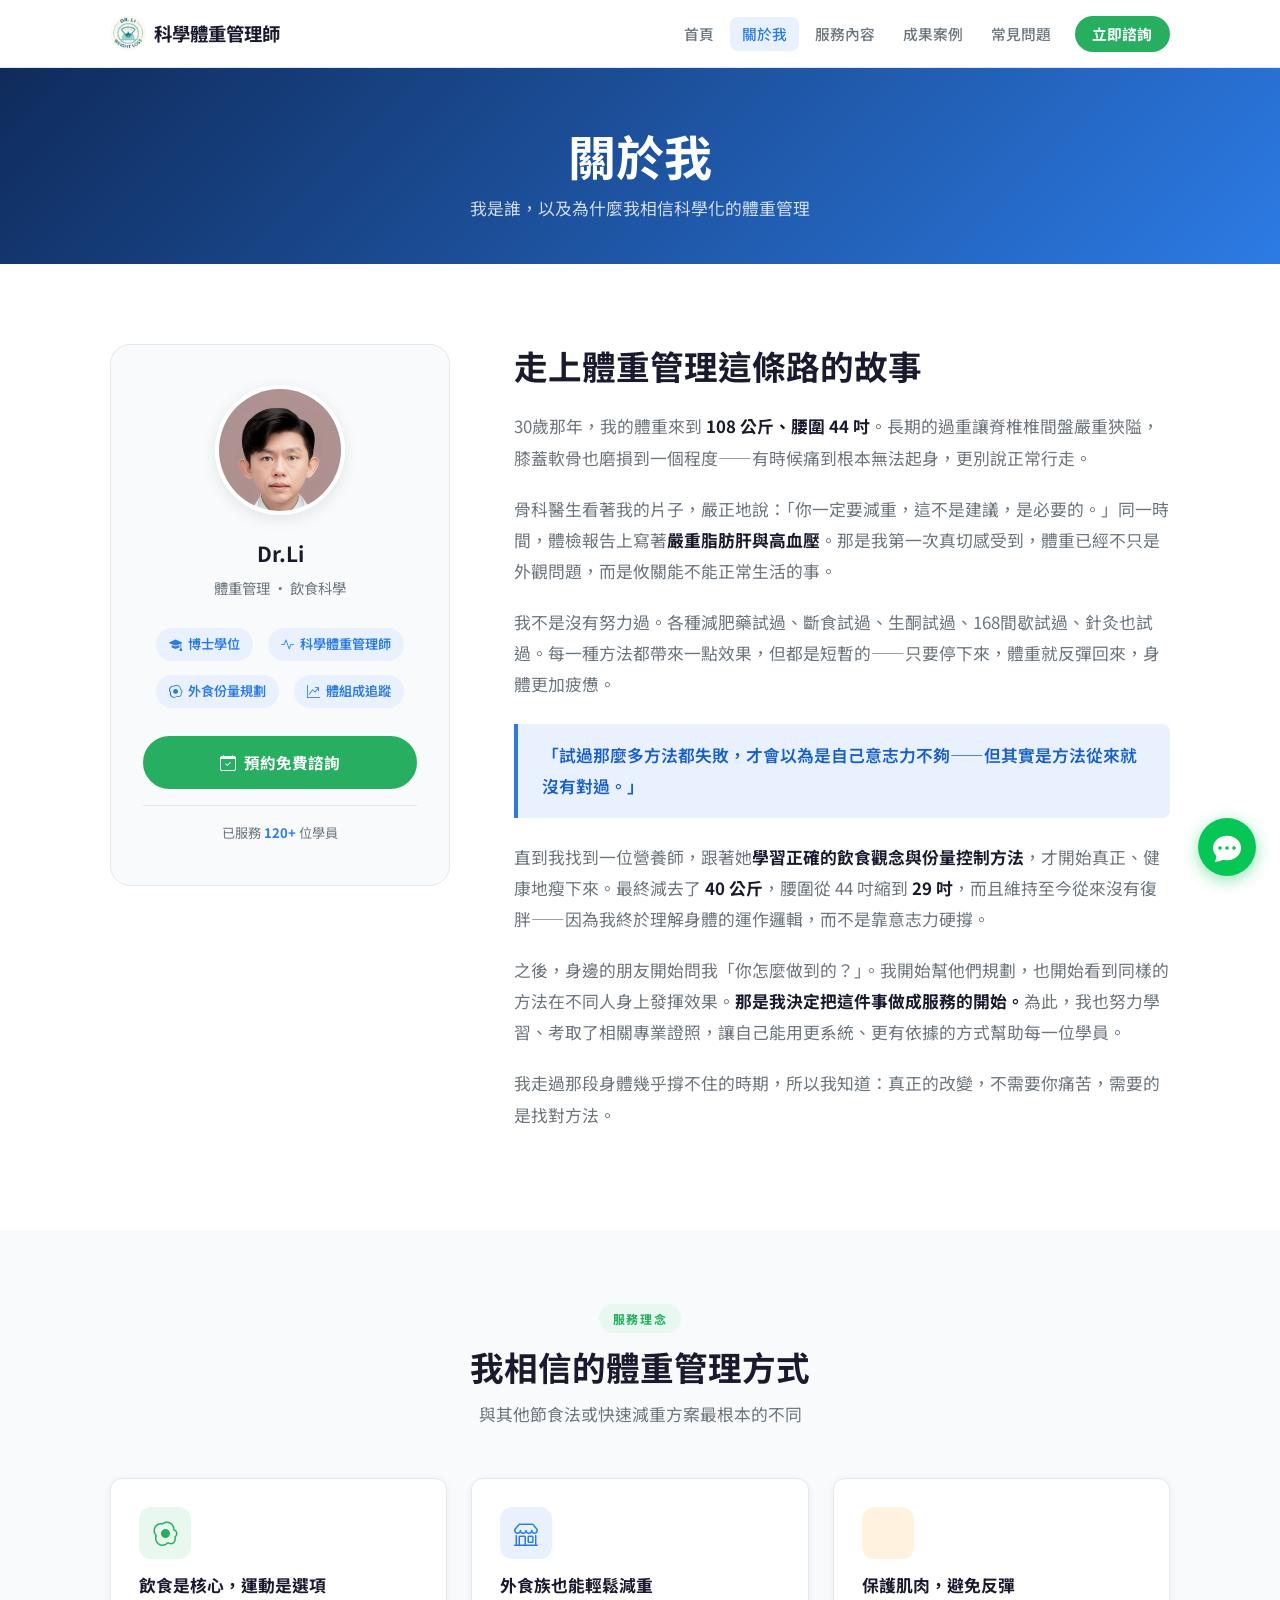
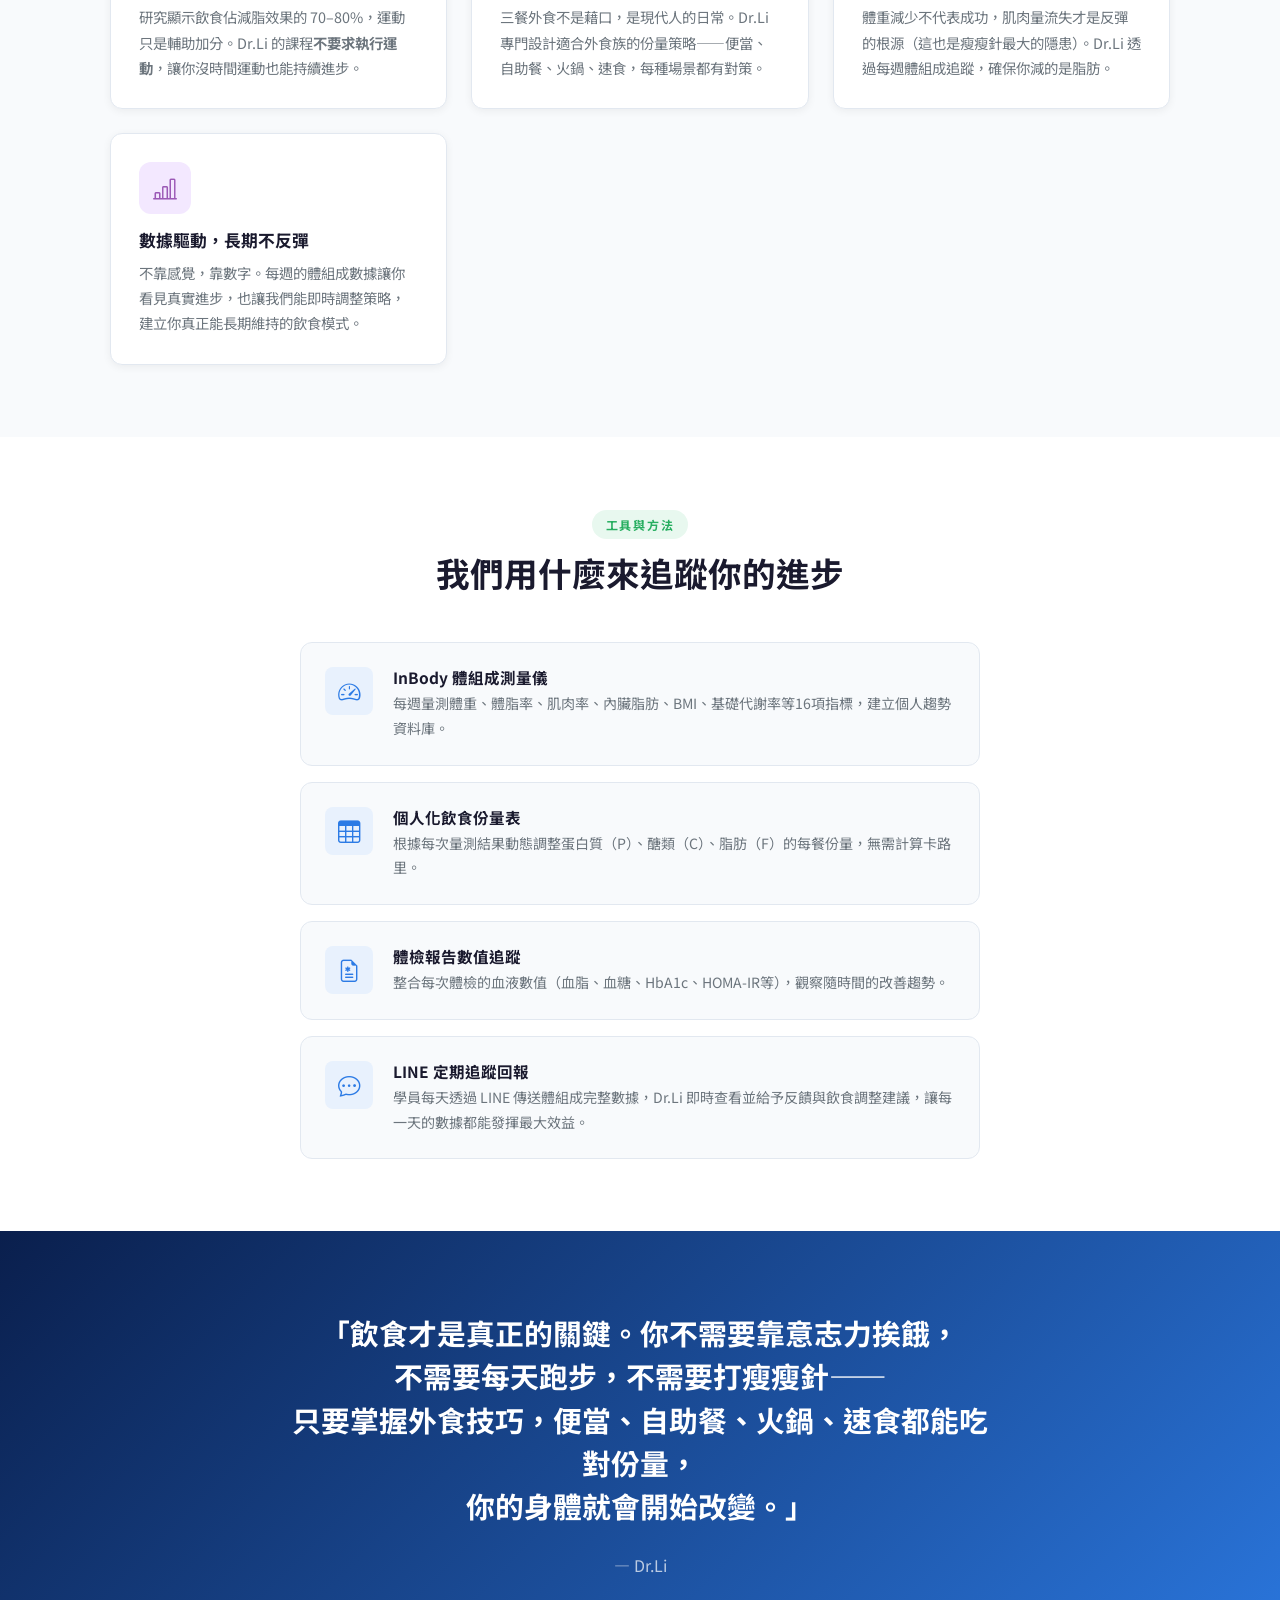
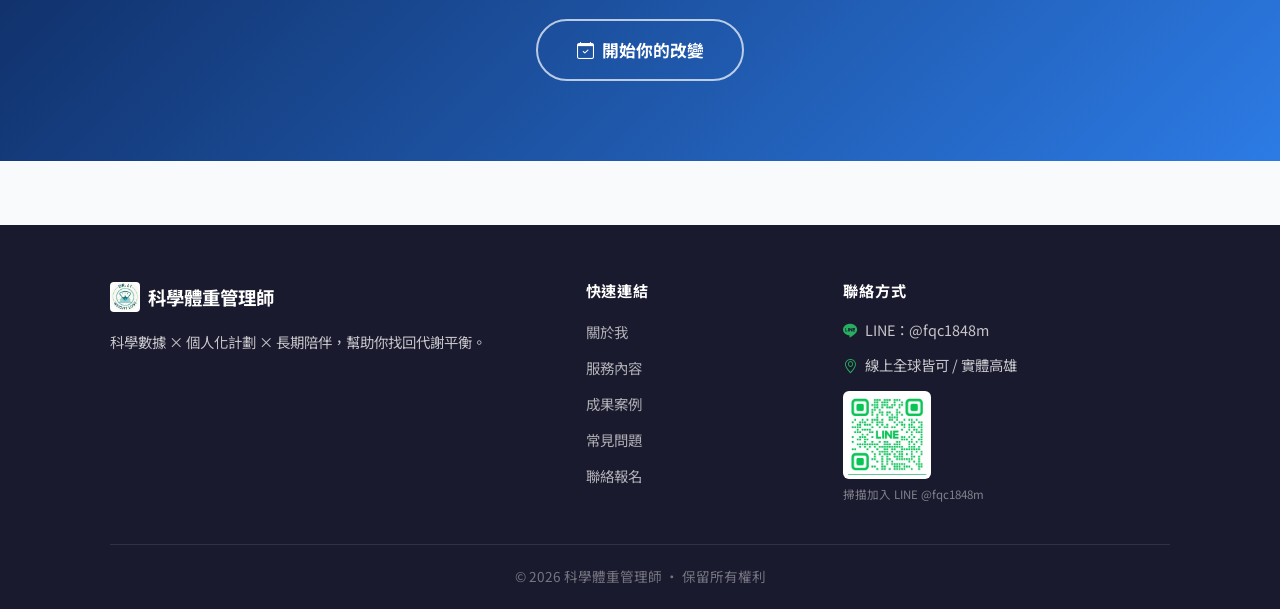
==== commit 83ced396: "about.html 個人資料卡換成真實照片（照片.png） Co-Authored-By: Claude Sonnet 4.6 <noreply@anthropic.com>" ====
--- a/about.html
+++ b/about.html
@@ -33,16 +33,18 @@
     }
     .profile-avatar {
       width: 130px; height: 130px;
-      background: linear-gradient(135deg, var(--primary-light), var(--primary));
       border-radius: 50%;
-      display: flex;
-      align-items: center;
-      justify-content: center;
-      font-size: 4rem;
-      color: var(--primary);
       margin: 0 auto 1.25rem;
       border: 4px solid #fff;
       box-shadow: var(--shadow-md);
+      overflow: hidden;
+      flex-shrink: 0;
+    }
+    .profile-avatar img {
+      width: 100%; height: 100%;
+      object-fit: cover;
+      object-position: center top;
+      display: block;
     }
     .profile-name { font-size: 1.3rem; font-weight: 700; margin-bottom: 0.25rem; }
     .profile-title { color: var(--text-secondary); font-size: 0.9rem; margin-bottom: 1.5rem; }
@@ -168,7 +170,7 @@
     <div class="intro-grid">
       <!-- 個人資訊卡片 -->
       <div class="profile-card" data-reveal>
-        <div class="profile-avatar"><i class="bi bi-person-fill"></i></div>
+        <div class="profile-avatar"><img src="照片.png" alt="Dr.Li"></div>
         <div class="profile-name">Dr.Li</div>
         <div class="profile-title">體重管理 · 飲食科學</div>
         <div class="profile-tags">
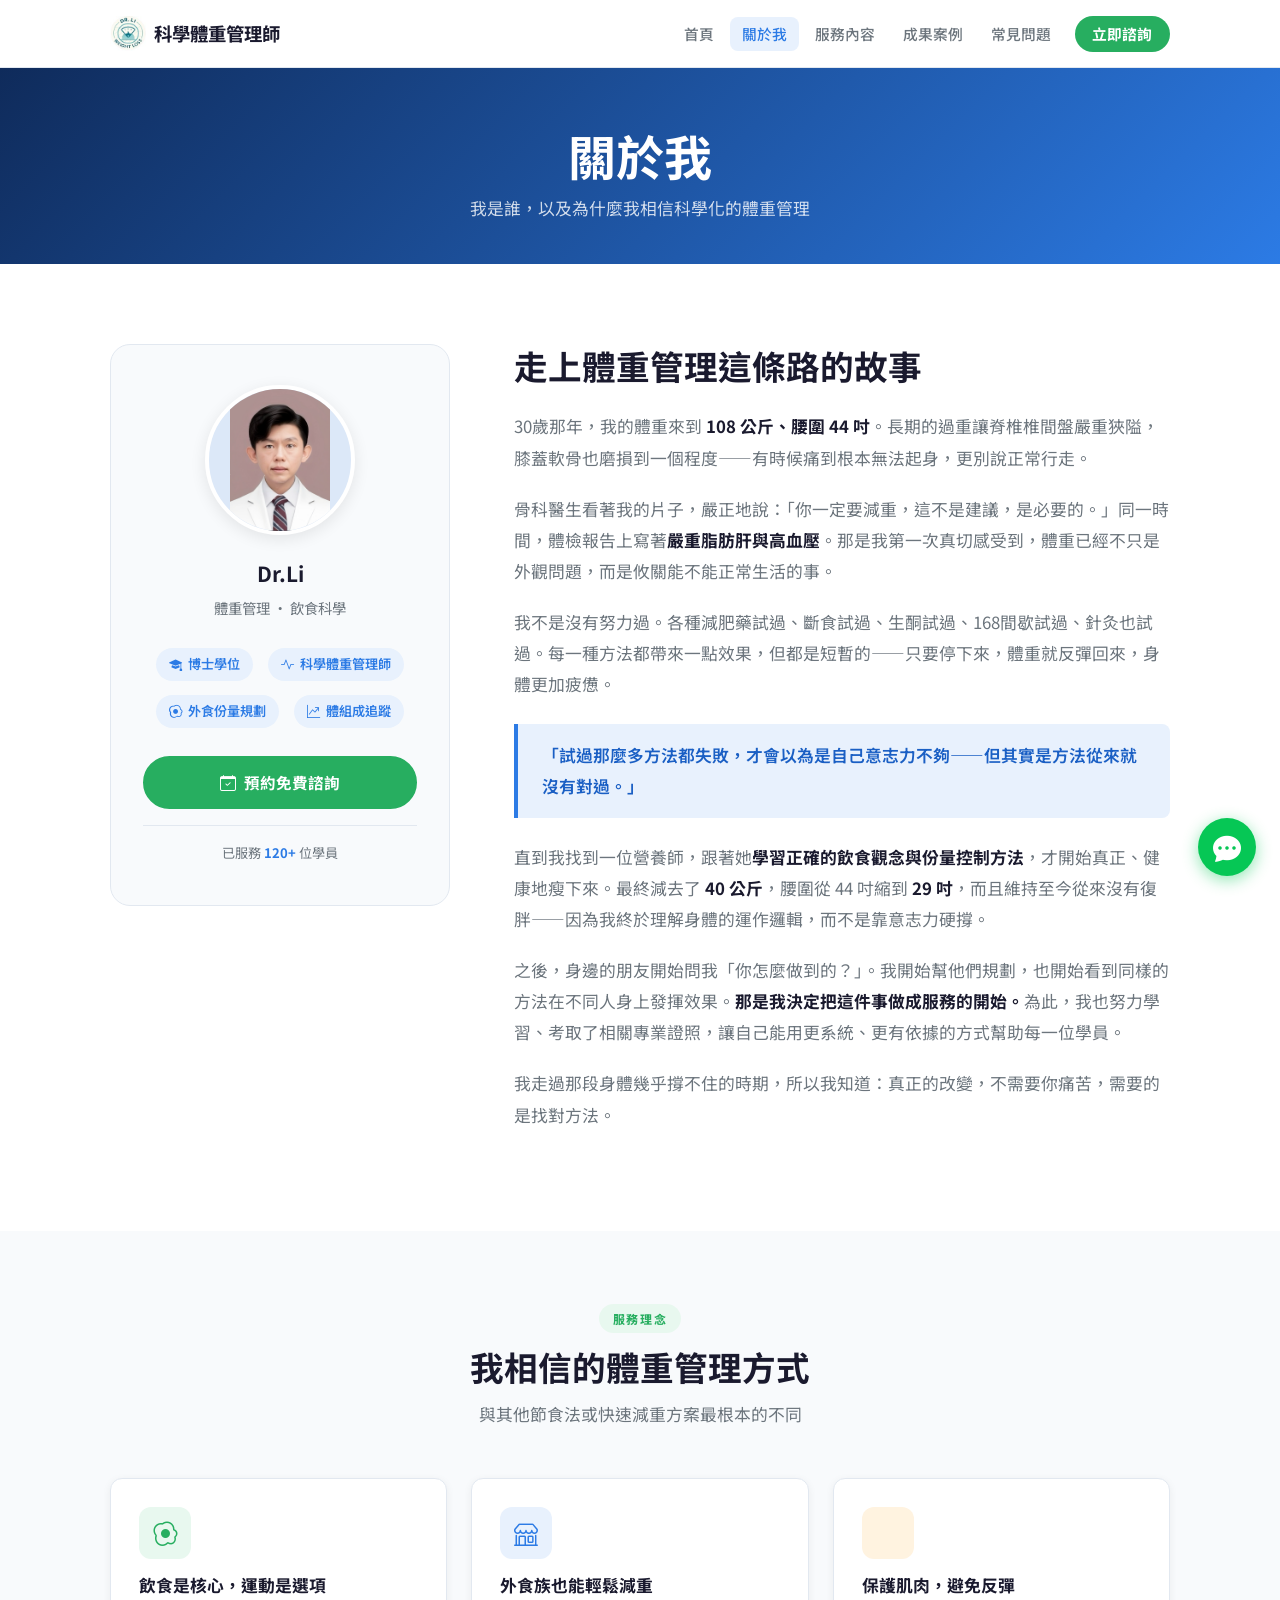
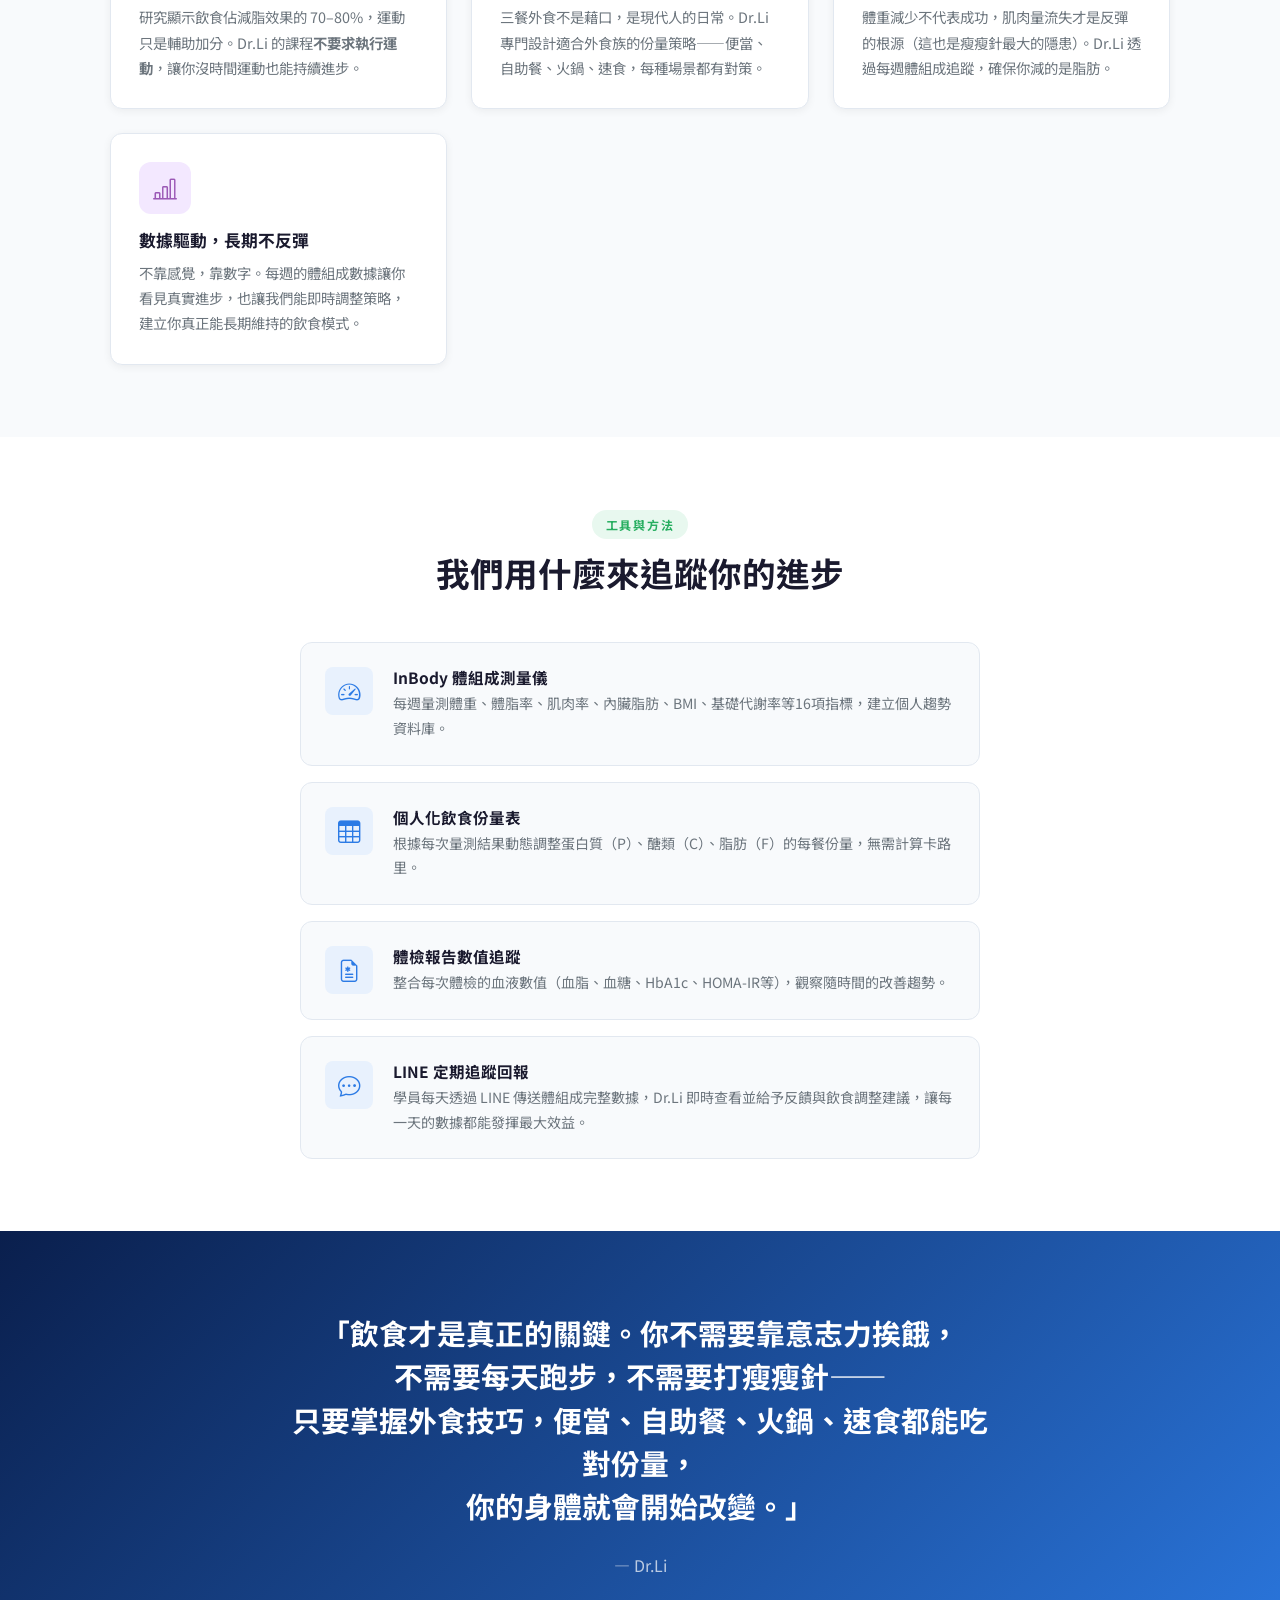
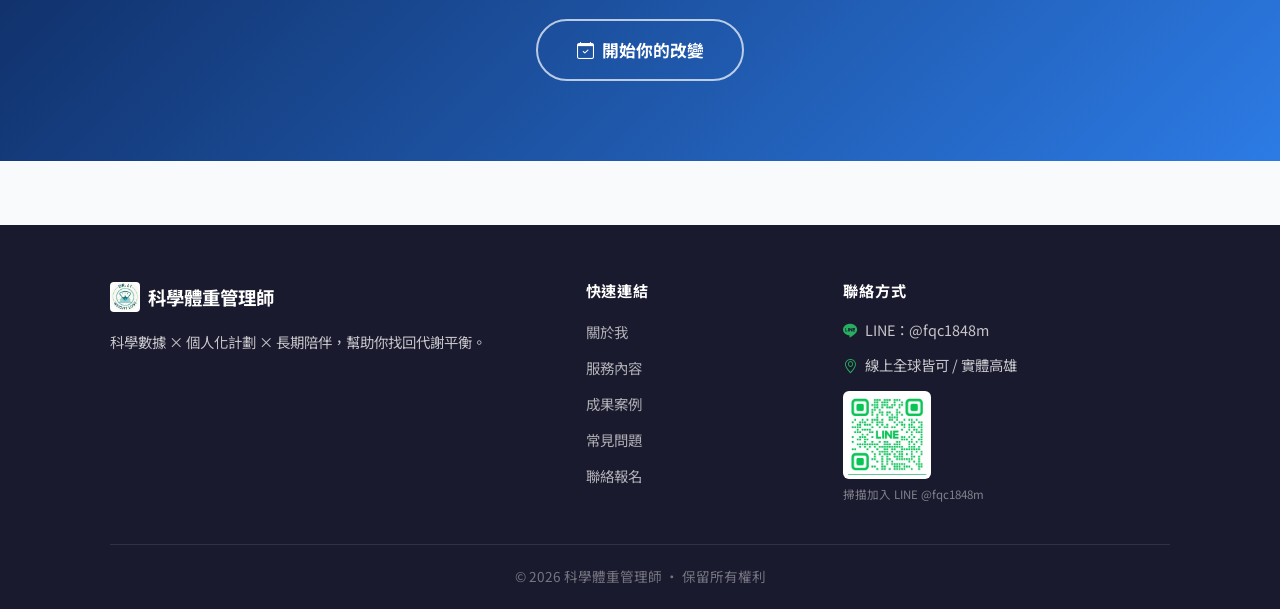
==== commit 27e28143: "about.html 頭像改用 contain 顯示更多衣服，略放大圓框 Co-Authored-By: Claude Sonnet 4.6 <noreply@anthropic.com>" ====
--- a/about.html
+++ b/about.html
@@ -32,17 +32,18 @@
       top: calc(var(--navbar-h) + 1.5rem);
     }
     .profile-avatar {
-      width: 130px; height: 130px;
+      width: 150px; height: 150px;
       border-radius: 50%;
       margin: 0 auto 1.25rem;
       border: 4px solid #fff;
       box-shadow: var(--shadow-md);
       overflow: hidden;
       flex-shrink: 0;
+      background: #dce8f8;
     }
     .profile-avatar img {
       width: 100%; height: 100%;
-      object-fit: cover;
+      object-fit: contain;
       object-position: center top;
       display: block;
     }
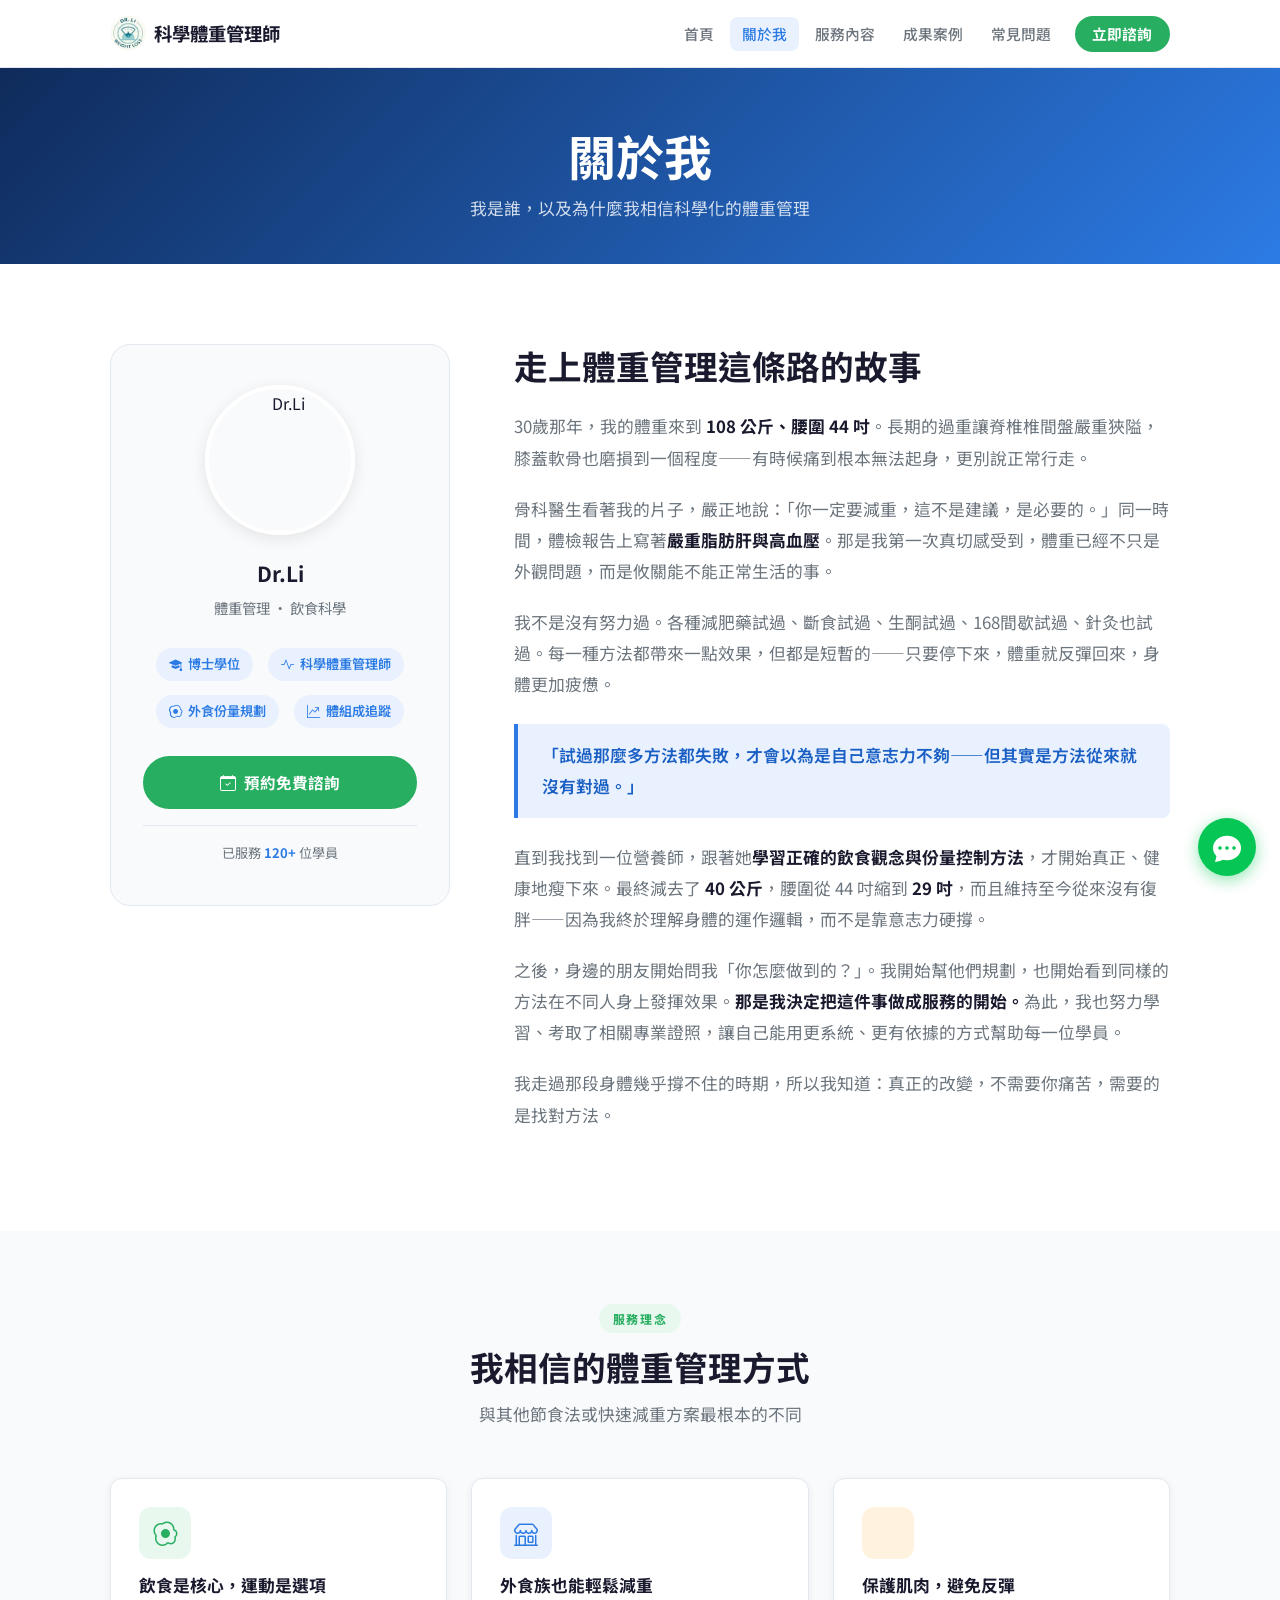
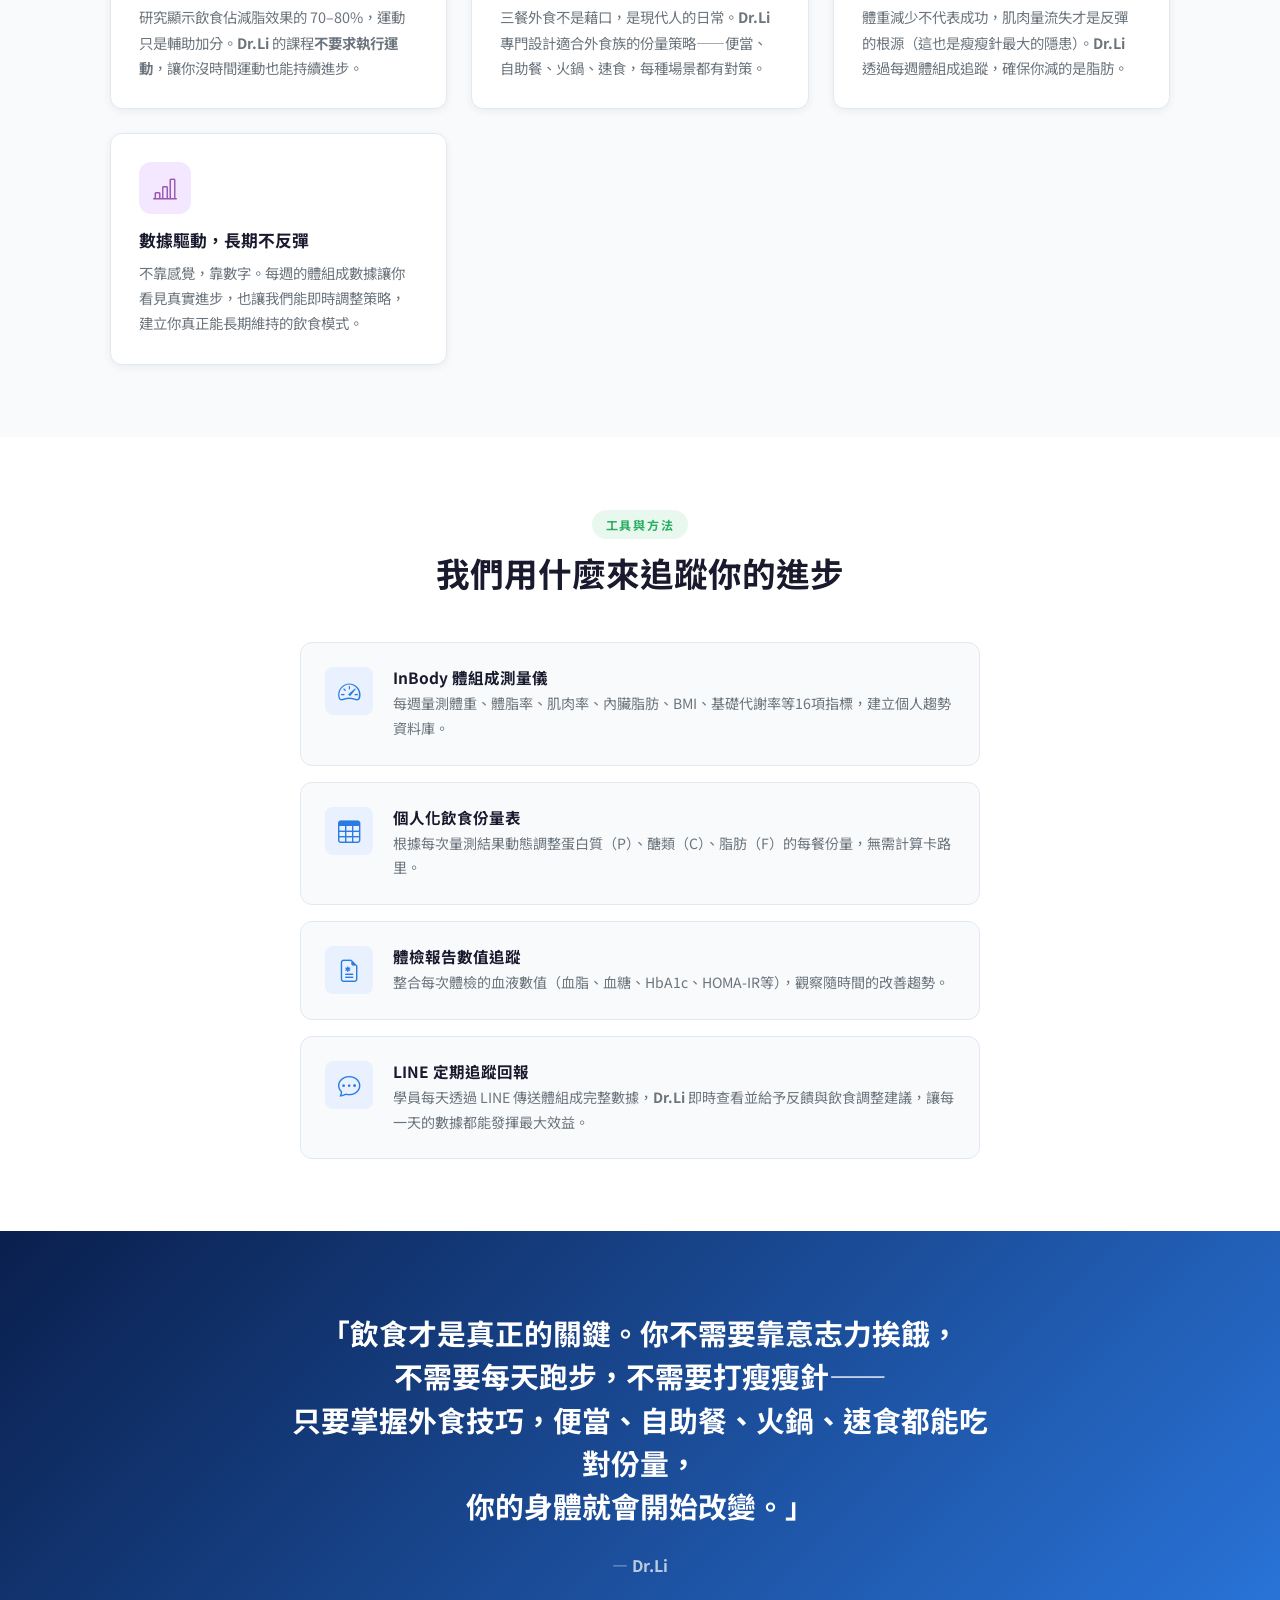
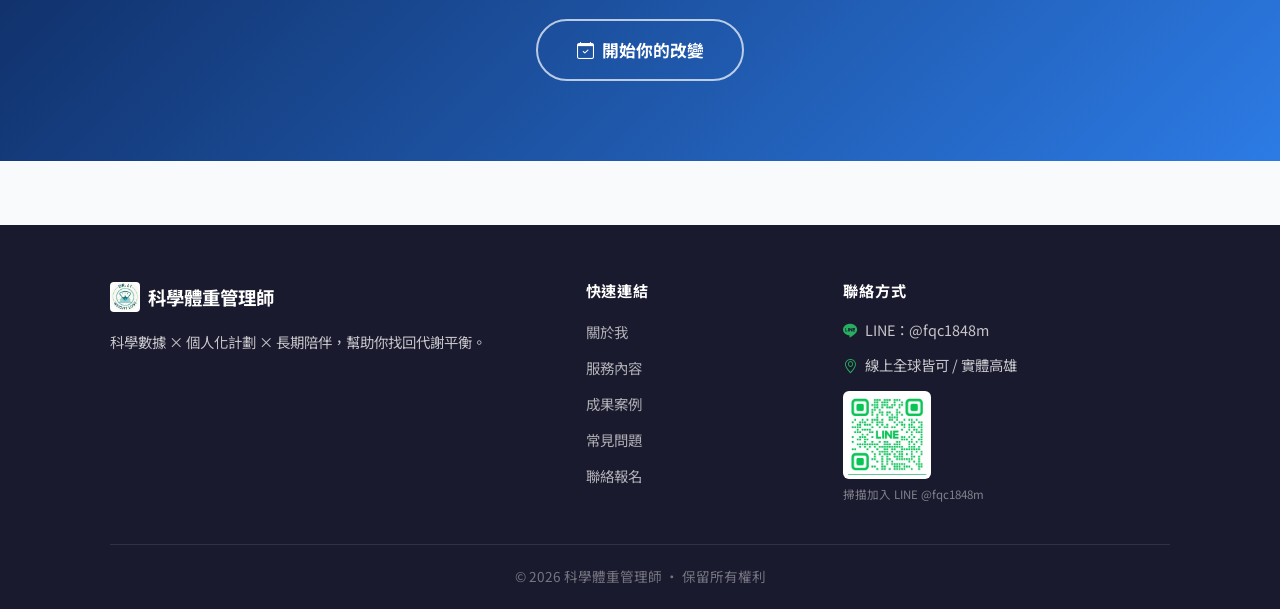
==== commit c7d01a5c: "全站：Dr.Li 粗體顯示、後接中文補空格；首頁內容順序與科學觀點調整 - 全站所有可見 Dr.Li 加 <strong> 粗體，meta 標籤補空格 - 首頁：服務內容移至「你是否也有這樣的困擾」下" ====
--- a/about.html
+++ b/about.html
@@ -3,7 +3,7 @@
 <head>
   <meta charset="UTF-8">
   <meta name="viewport" content="width=device-width, initial-scale=1.0">
-  <meta name="description" content="了解Dr.Li的專業背景、服務理念與方法，建立你對科學化體重管理的信心。">
+  <meta name="description" content="了解 Dr.Li 的專業背景、服務理念與方法，建立你對科學化體重管理的信心。">
   <title>關於我 | 科學體重管理師</title>
   <link rel="preconnect" href="https://fonts.googleapis.com">
   <link href="https://fonts.googleapis.com/css2?family=Noto+Sans+TC:wght@400;500;700&family=Inter:wght@400;600;700&display=swap" rel="stylesheet">
@@ -39,7 +39,6 @@
       box-shadow: var(--shadow-md);
       overflow: hidden;
       flex-shrink: 0;
-      background: #dce8f8;
     }
     .profile-avatar img {
       width: 100%; height: 100%;
@@ -171,8 +170,8 @@
     <div class="intro-grid">
       <!-- 個人資訊卡片 -->
       <div class="profile-card" data-reveal>
-        <div class="profile-avatar"><img src="照片.png" alt="Dr.Li"></div>
-        <div class="profile-name">Dr.Li</div>
+        <div class="profile-avatar"><img src="照片_去背.png" alt="Dr.Li"></div>
+        <div class="profile-name"><strong>Dr.Li</strong></div>
         <div class="profile-title">體重管理 · 飲食科學</div>
         <div class="profile-tags">
           <span class="badge-tag"><i class="bi bi-mortarboard-fill"></i> 博士學位</span>
@@ -224,21 +223,21 @@
           <i class="bi bi-egg-fried"></i>
         </div>
         <h3>飲食是核心，運動是選項</h3>
-        <p>研究顯示飲食佔減脂效果的 70–80%，運動只是輔助加分。Dr.Li 的課程<strong>不要求執行運動</strong>，讓你沒時間運動也能持續進步。</p>
+        <p>研究顯示飲食佔減脂效果的 70–80%，運動只是輔助加分。<strong>Dr.Li</strong> 的課程<strong>不要求執行運動</strong>，讓你沒時間運動也能持續進步。</p>
       </div>
       <div class="philosophy-card" data-reveal>
         <div class="philosophy-icon" style="background:var(--primary-light);color:var(--primary)">
           <i class="bi bi-shop"></i>
         </div>
         <h3>外食族也能輕鬆減重</h3>
-        <p>三餐外食不是藉口，是現代人的日常。Dr.Li 專門設計適合外食族的份量策略——便當、自助餐、火鍋、速食，每種場景都有對策。</p>
+        <p>三餐外食不是藉口，是現代人的日常。<strong>Dr.Li</strong> 專門設計適合外食族的份量策略——便當、自助餐、火鍋、速食，每種場景都有對策。</p>
       </div>
       <div class="philosophy-card" data-reveal>
         <div class="philosophy-icon" style="background:#fff3e0;color:#e67e22">
           <i class="bi bi-shield-heart"></i>
         </div>
         <h3>保護肌肉，避免反彈</h3>
-        <p>體重減少不代表成功，肌肉量流失才是反彈的根源（這也是瘦瘦針最大的隱患）。Dr.Li 透過每週體組成追蹤，確保你減的是脂肪。</p>
+        <p>體重減少不代表成功，肌肉量流失才是反彈的根源（這也是瘦瘦針最大的隱患）。<strong>Dr.Li</strong> 透過每週體組成追蹤，確保你減的是脂肪。</p>
       </div>
       <div class="philosophy-card" data-reveal>
         <div class="philosophy-icon" style="background:#f3e8ff;color:#9b59b6">
@@ -284,7 +283,7 @@
         <div class="tool-icon"><i class="bi bi-chat-dots"></i></div>
         <div>
           <h4>LINE 定期追蹤回報</h4>
-          <p>學員每天透過 LINE 傳送體組成完整數據，Dr.Li 即時查看並給予反饋與飲食調整建議，讓每一天的數據都能發揮最大效益。</p>
+          <p>學員每天透過 LINE 傳送體組成完整數據，<strong>Dr.Li</strong> 即時查看並給予反饋與飲食調整建議，讓每一天的數據都能發揮最大效益。</p>
         </div>
       </div>
     </div>
@@ -295,7 +294,7 @@
 <section class="belief-section">
   <div class="container" data-reveal>
     <blockquote>「飲食才是真正的關鍵。你不需要靠意志力挨餓，<br>不需要每天跑步，不需要打瘦瘦針——<br>只要掌握外食技巧，便當、自助餐、火鍋、速食都能吃對份量，<br>你的身體就會開始改變。」</blockquote>
-    <p>— Dr.Li</p>
+    <p>— <strong>Dr.Li</strong></p>
     <a href="contact.html" class="btn btn-outline-white btn-lg" style="margin-top:1.5rem">
       <i class="bi bi-calendar-check"></i> 開始你的改變
     </a>
